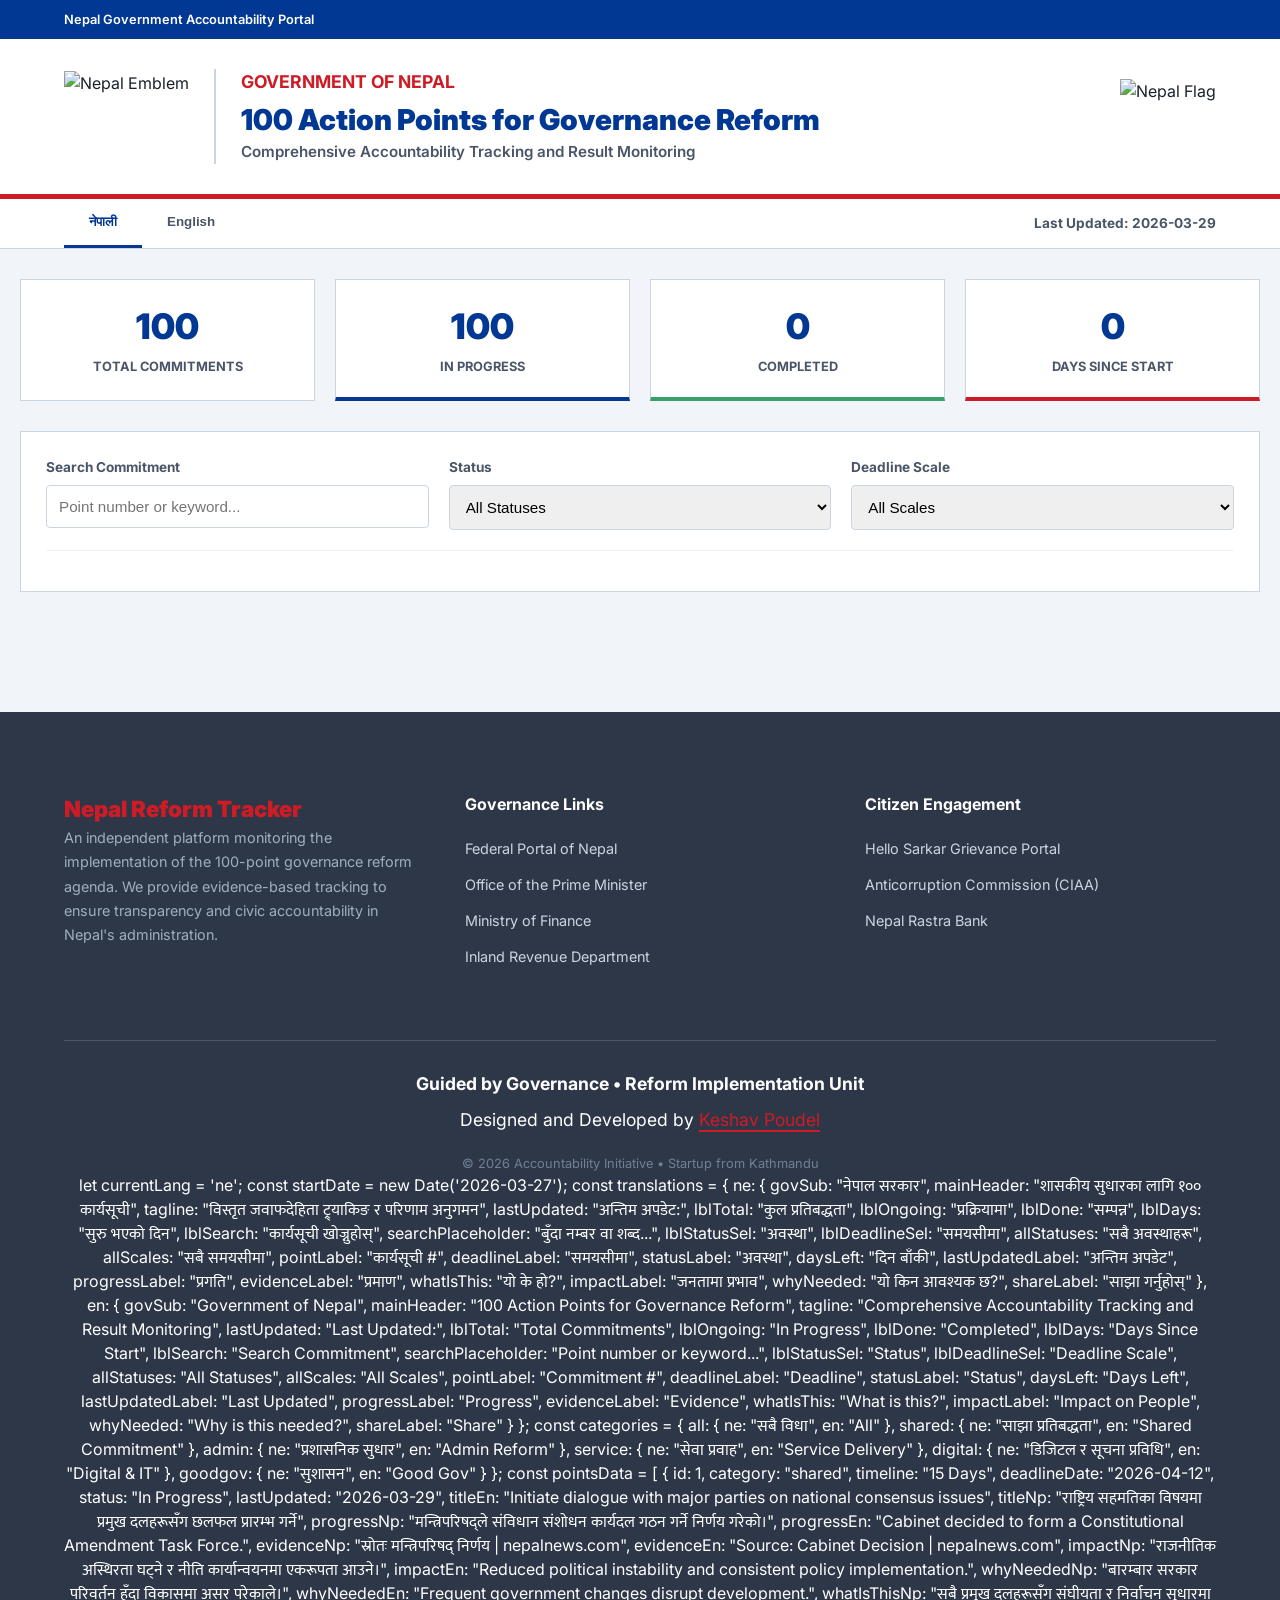
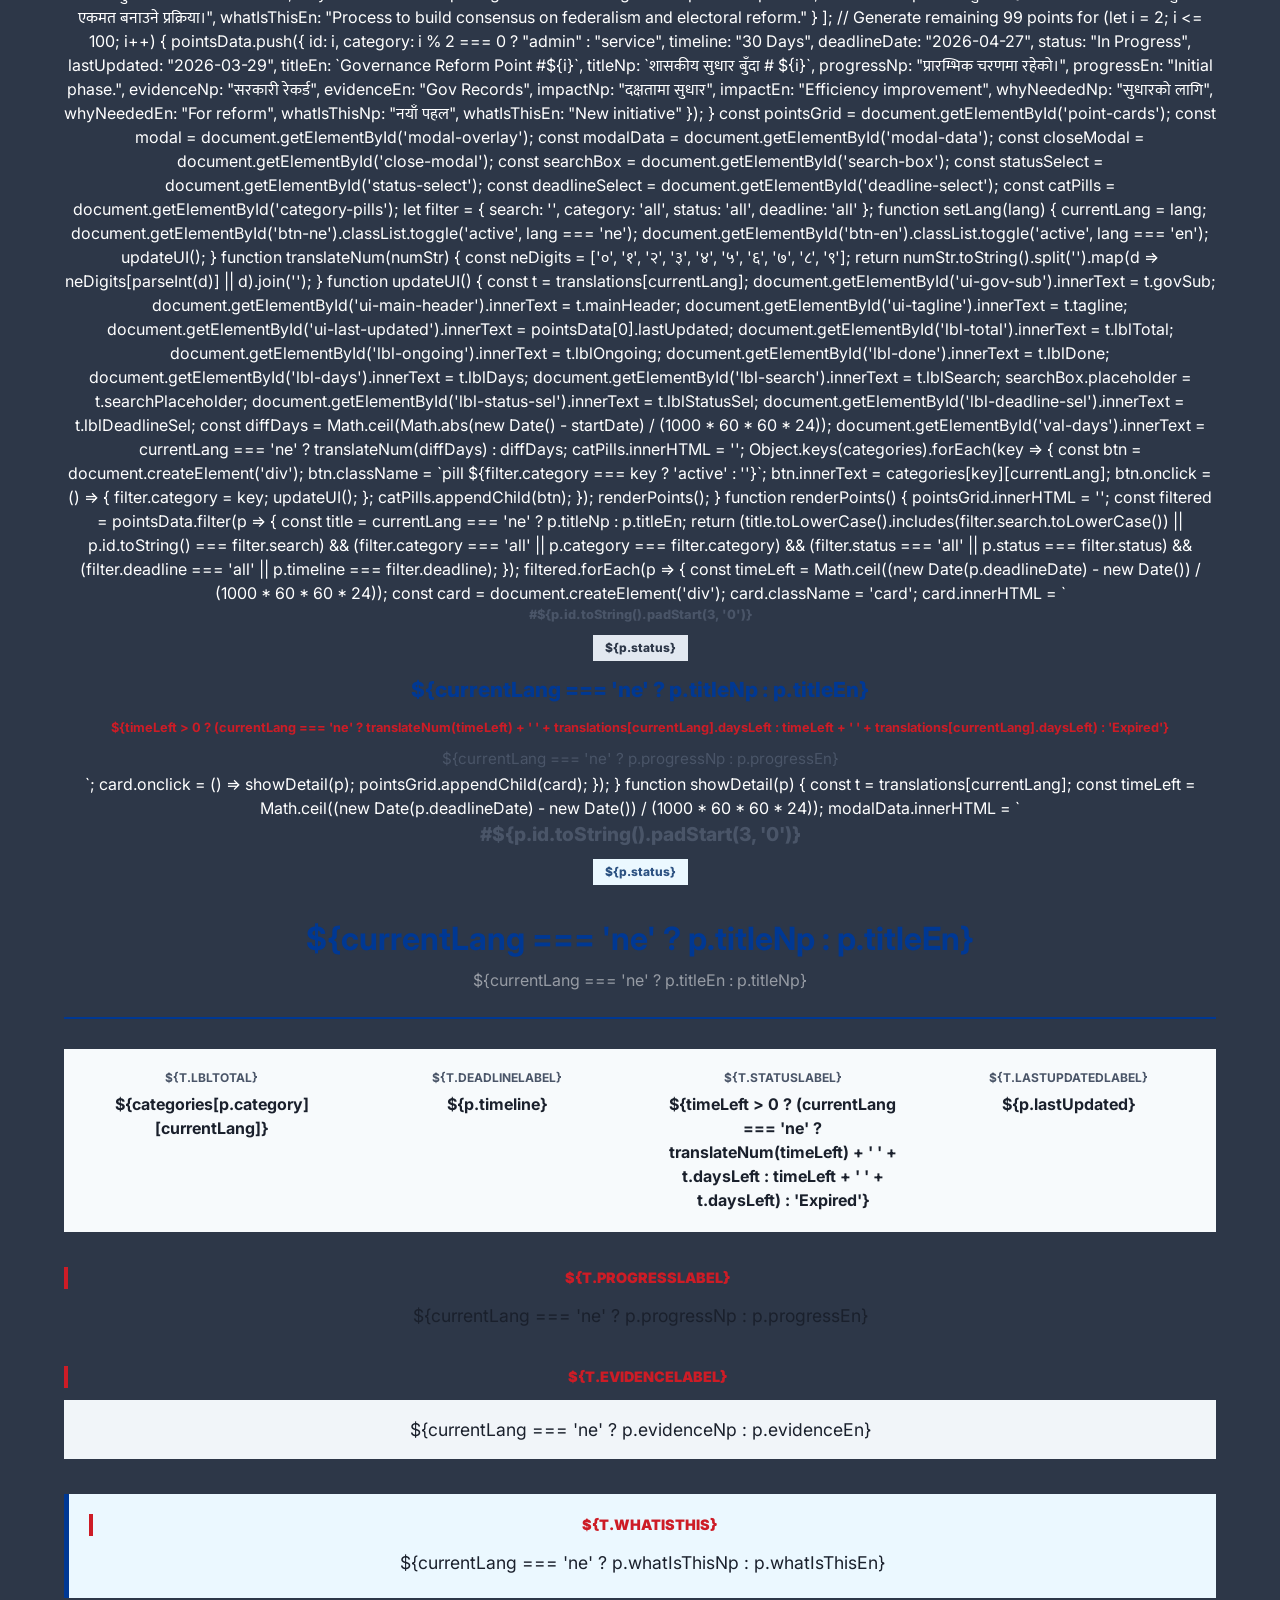
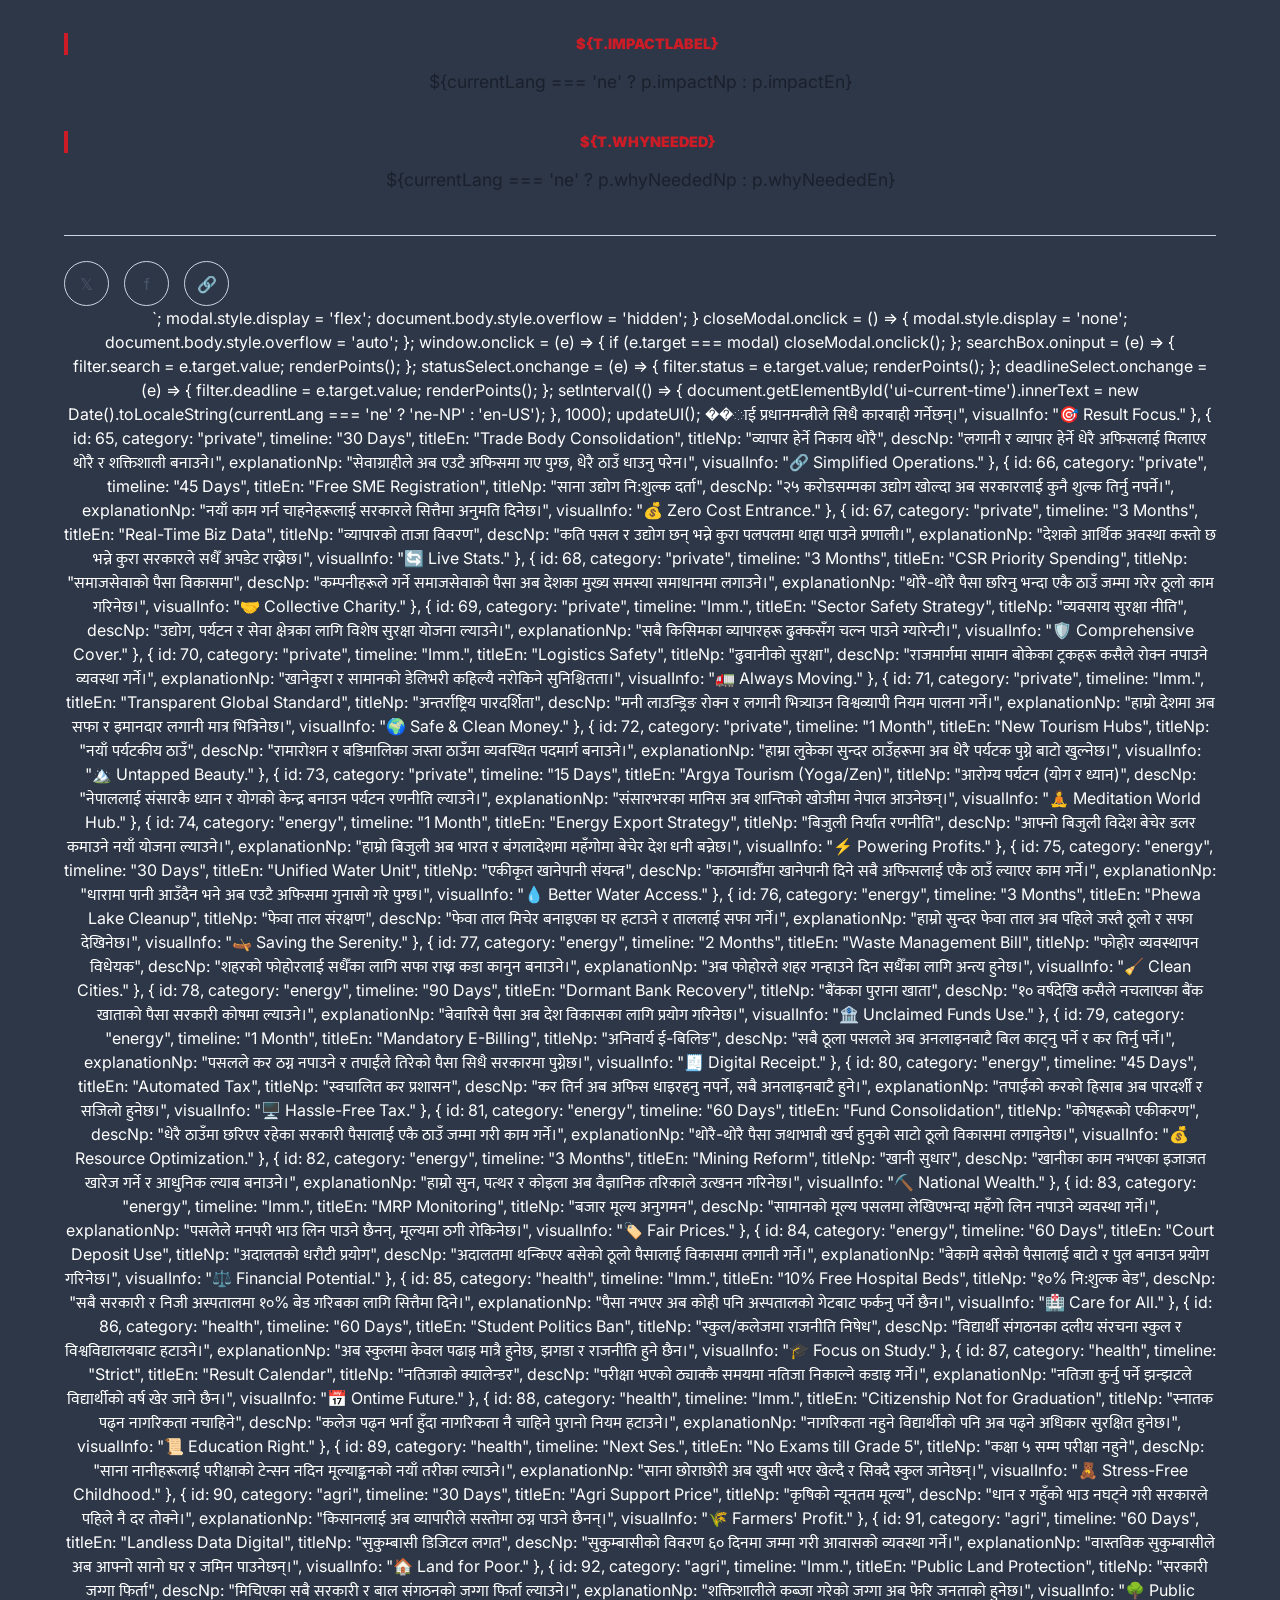
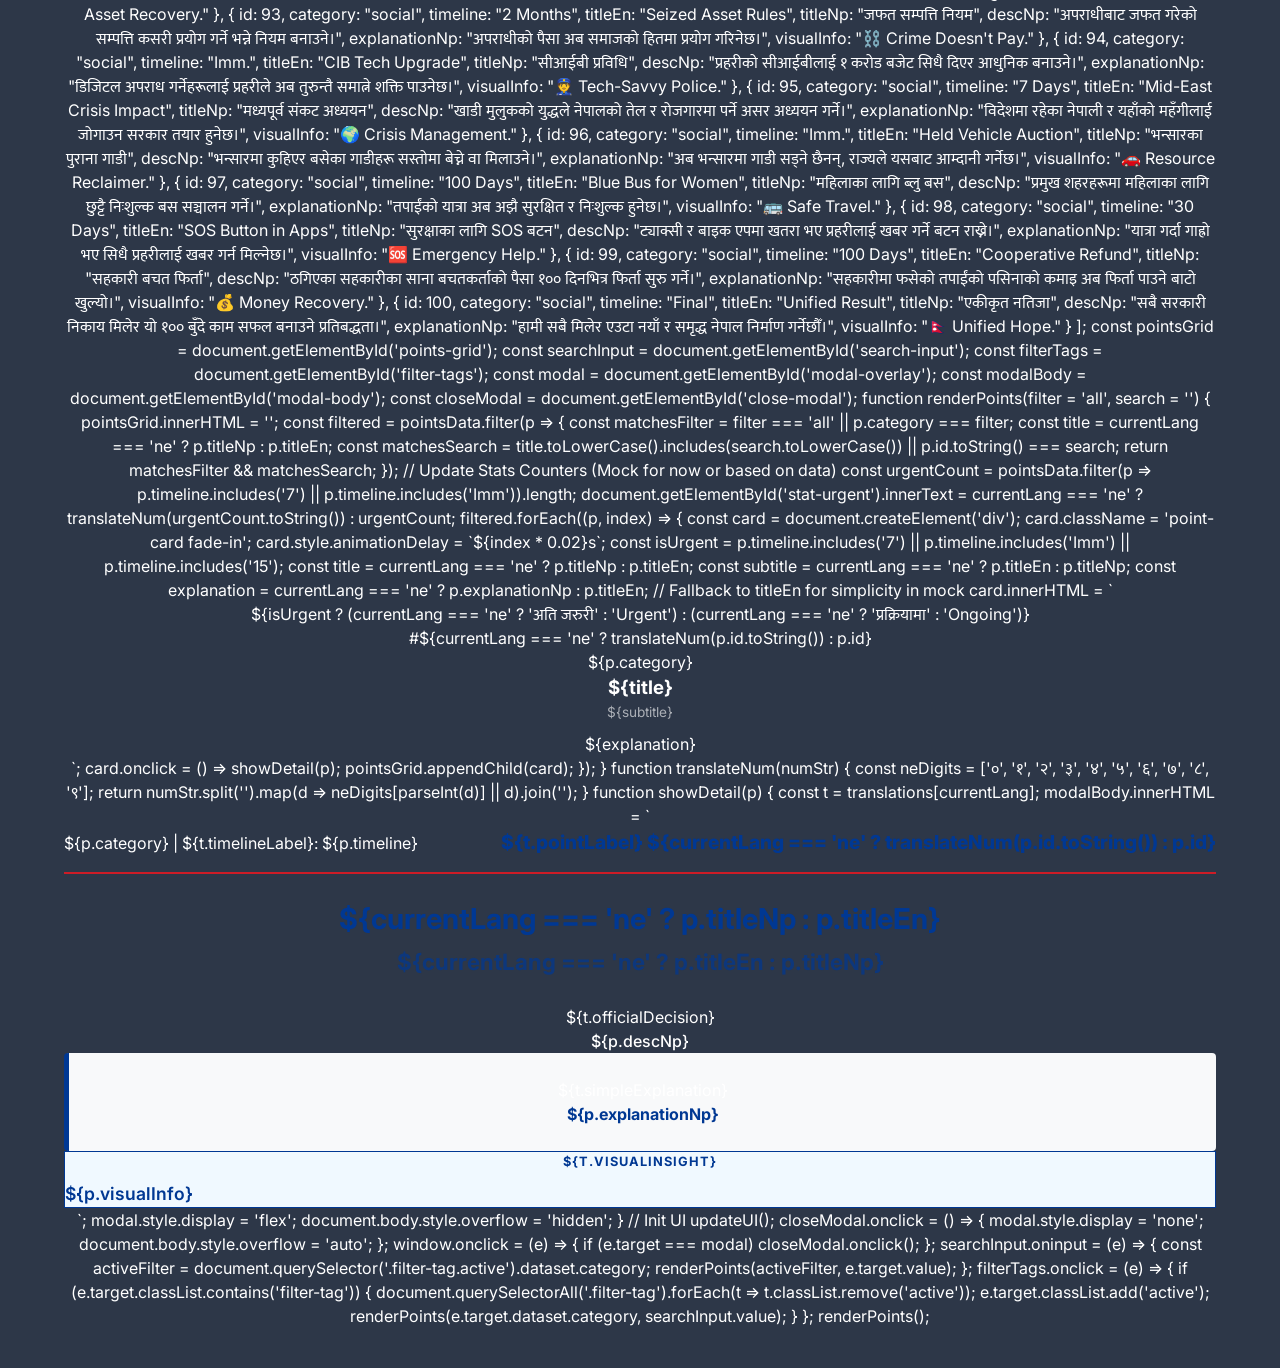
==== index.html @ 7f8f048d "Create index.html" ====
<!DOCTYPE html>
<html lang="ne">
<head>
    <meta charset="UTF-8">
    <meta name="viewport" content="width=device-width, initial-scale=1.0">
    <title>100 Points Governance Reform - Nepal Government 2082</title>
    <link href="https://fonts.googleapis.com/css2?family=Inter:wght@300;400;600;700&family=Mukta:wght@300;400;600;700&display=swap" rel="stylesheet">
    <style>
        :root {
            --gov-blue: #003893;
            --gov-red: #CD1C26;
            --bg-body: #f1f4f9;
            --bg-white: #ffffff;
            --text-main: #1a202c;
            --text-sub: #4a5568;
            --border-color: #cbd5e0;
            --status-bg: #e2e8f0;
            --status-text: #2d3748;
            --accent: #2b6cb0;
        }

        * {
            margin: 0;
            padding: 0;
            box-sizing: border-box;
            transition: none; /* No animations for formal gov look */
        }

        body {
            font-family: 'Inter', 'Mukta', Arial, sans-serif;
            background-color: var(--bg-body);
            color: var(--text-main);
            line-height: 1.5;
            min-height: 100vh;
        }

        /* --- Formal Gov Header --- */
        .top-row {
            background: var(--gov-blue);
            color: white;
            padding: 10px 5%;
            font-size: 0.8rem;
            display: flex;
            justify-content: space-between;
            align-items: center;
            font-weight: 600;
        }

        .main-hero {
            background: white;
            padding: 30px 5%;
            display: flex;
            justify-content: space-between;
            align-items: center;
            border-bottom: 5px solid var(--gov-red);
            box-shadow: 0 2px 4px rgba(0,0,0,0.1);
        }

        .header-identity {
            display: flex;
            align-items: center;
            gap: 25px;
        }

        .emblem { height: 90px; }
        .title-block { border-left: 2px solid var(--border-color); padding-left: 25px; }
        .title-block h2 { font-size: 1.1rem; color: var(--gov-red); font-weight: 700; text-transform: uppercase; }
        .title-block h1 { font-size: 1.8rem; color: var(--gov-blue); font-weight: 900; margin-top: 2px; }
        .title-block p { font-size: 0.95rem; color: var(--text-sub); font-weight: 600; }

        .header-assets { display: flex; align-items: center; gap: 30px; }
        .flag { height: 75px; }

        /* --- Sticky Navigation --- */
        .nav-bar {
            background: #fff;
            border-bottom: 1px solid var(--border-color);
            padding: 0 5%;
            position: sticky;
            top: 0;
            z-index: 1000;
            display: flex;
            justify-content: space-between;
            align-items: center;
        }

        .lang-switch { display: flex; }
        .lang-btn {
            padding: 15px 25px;
            border: none;
            background: none;
            cursor: pointer;
            font-weight: 700;
            color: var(--text-sub);
            border-bottom: 3px solid transparent;
        }
        .lang-btn.active { color: var(--gov-blue); border-bottom-color: var(--gov-blue); }

        /* --- Dashboard Summary --- */
        .dashboard-stats {
            max-width: 1300px;
            margin: 30px auto;
            display: grid;
            grid-template-columns: repeat(auto-fit, minmax(180px, 1fr));
            gap: 20px;
            padding: 0 20px;
        }
        .stat-item {
            background: white;
            padding: 20px;
            border: 1px solid var(--border-color);
            text-align: center;
        }
        .stat-val { font-size: 2.2rem; font-weight: 900; color: var(--gov-blue); }
        .stat-lbl { font-size: 0.8rem; font-weight: 700; color: var(--text-sub); text-transform: uppercase; margin-top: 5px; }

        .container {
            max-width: 1300px;
            margin: 0 auto 80px auto;
            padding: 0 20px;
        }

        /* --- Advanced Filters --- */
        .filter-panel {
            background: white;
            padding: 25px;
            border: 1px solid var(--border-color);
            margin-bottom: 40px;
        }
        .filter-row {
            display: grid;
            grid-template-columns: repeat(auto-fit, minmax(250px, 1fr));
            gap: 20px;
            margin-bottom: 20px;
        }
        .filter-group label { display: block; font-size: 0.85rem; font-weight: 700; margin-bottom: 8px; color: var(--text-sub); }
        .filter-select, .search-box {
            width: 100%;
            padding: 12px;
            border: 1px solid var(--border-color);
            border-radius: 4px;
            font-size: 0.95rem;
            outline: none;
        }
        .search-box:focus { border-color: var(--gov-blue); }

        .filter-pills {
            display: flex;
            gap: 10px;
            flex-wrap: wrap;
            padding-top: 15px;
            border-top: 1px solid #edf2f7;
        }
        .pill {
            padding: 6px 15px;
            background: #edf2f7;
            border: 1px solid var(--border-color);
            border-radius: 20px;
            font-size: 0.85rem;
            font-weight: 600;
            color: var(--text-sub);
            cursor: pointer;
        }
        .pill.active { background: var(--gov-blue); color: white; border-color: var(--gov-blue); }

        /* --- Cards UI --- */
        .grid-layout {
            display: grid;
            grid-template-columns: repeat(auto-fill, minmax(360px, 1fr));
            gap: 25px;
        }
        .card {
            background: white;
            border: 1px solid var(--border-color);
            padding: 30px;
            position: relative;
            cursor: pointer;
        }
        .card:hover { border-color: var(--gov-blue); box-shadow: 0 4px 12px rgba(0,0,0,0.05); }

        .card-id { font-size: 0.8rem; font-weight: 800; color: var(--text-sub); margin-bottom: 10px; }
        .status-strip {
            display: inline-block;
            padding: 4px 12px;
            font-size: 0.75rem;
            font-weight: 800;
            background: var(--status-bg);
            color: var(--status-text);
            margin-bottom: 15px;
        }
        .status-in-progress { background: #ebf8ff; color: #2c5282; }
        .status-done { background: #f0fff4; color: #276749; }

        .card-title { font-size: 1.3rem; color: var(--gov-blue); font-weight: 800; line-height: 1.3; margin-bottom: 15px; }
        .card-desc { font-size: 0.95rem; color: var(--text-sub); line-height: 1.6; }

        /* --- Footer --- */
        footer {
            background: #2d3748;
            color: #fff;
            padding: 80px 5% 40px 5%;
        }
        .footer-content { max-width: 1300px; margin: 0 auto; display: grid; grid-template-columns: repeat(auto-fit, minmax(300px, 1fr)); gap: 50px; }
        .footer-brand { font-size: 1.4rem; font-weight: 900; color: var(--gov-red); margin-bottom: 20px; }
        .footer-links { list-style: none; margin-top: 20px; }
        .footer-links li { margin-bottom: 12px; }
        .footer-links a { color: #cbd5e0; text-decoration: none; font-size: 0.9rem; }
        .footer-links a:hover { color: white; text-decoration: underline; }

        .credit-section {
            border-top: 1px solid #4a5568;
            margin-top: 60px;
            padding-top: 30px;
            text-align: center;
        }
        .dev-credit { font-size: 1.1rem; color: #fff; font-weight: 700; margin-bottom: 10px; }
        .dev-name { color: var(--gov-red); border-bottom: 2px solid var(--gov-red); }

        /* --- Detailed Modal --- */
        .modal-wrap {
            position: fixed;
            top: 0; left: 0; width: 100%; height: 100%;
            background: rgba(0,0,0,0.7);
            z-index: 2000;
            display: none;
            justify-content: center;
            align-items: center;
            padding: 20px;
        }
        .modal-body {
            background: white; width: 100%; max-width: 950px; max-height: 95vh;
            padding: 45px; overflow-y: auto; position: relative;
        }
        .modal-header { border-bottom: 2px solid var(--gov-blue); padding-bottom: 25px; margin-bottom: 30px; }
        .modal-grid { display: grid; grid-template-columns: repeat(auto-fit, minmax(200px, 1fr)); gap: 30px; margin-bottom: 35px; background: #f7fafc; padding: 20px; }
        .meta-item b { font-size: 0.75rem; text-transform: uppercase; color: var(--text-sub); display: block; margin-bottom: 5px; }
        .meta-item span { font-size: 1rem; font-weight: 700; color: var(--text-main); }

        .detail-block { margin-bottom: 35px; }
        .detail-block h4 { font-size: 0.9rem; font-weight: 900; color: var(--gov-red); text-transform: uppercase; margin-bottom: 12px; border-left: 4px solid var(--gov-red); padding-left: 10px; }
        .detail-block p { font-size: 1.1rem; line-height: 1.7; color: var(--text-main); }

        .social-share { display: flex; gap: 15px; margin-top: 40px; border-top: 1px solid var(--border-color); padding-top: 25px; }
        .share-btn { width: 45px; height: 45px; border-radius: 50%; border: 1px solid var(--border-color); display: flex; align-items: center; justify-content: center; cursor: pointer; color: var(--text-sub); }
        .share-btn:hover { background: var(--gov-blue); color: white; border-color: var(--gov-blue); }

        .close-btn { position: absolute; top: 20px; right: 20px; background: none; border: none; font-size: 1.5rem; cursor: pointer; color: var(--text-sub); }

        @media (max-width: 768px) {
            .main-hero { flex-direction: column; text-align: center; gap: 20px; }
            .header-identity { flex-direction: column; }
            .title-block { border: none; padding: 0; }
            .modal-body { padding: 25px; }
        }
    </style>
</head>
<body>

    <div class="top-row">
        <span>Nepal Government Accountability Portal</span>
        <span id="ui-current-time"></span>
    </div>

    <header class="main-hero">
        <div class="header-identity">
            <img src="https://upload.wikimedia.org/wikipedia/commons/2/23/Emblem_of_Nepal.svg" alt="Nepal Emblem" class="emblem">
            <div class="title-block">
                <h2 id="ui-gov-sub">Government of Nepal</h2>
                <h1 id="ui-main-header">100 Action Points for Governance Reform</h1>
                <p id="ui-tagline">Comprehensive Accountability Tracking and Result Monitoring</p>
            </div>
        </div>
        <div class="header-assets">
            <img src="https://upload.wikimedia.org/wikipedia/commons/e/e7/Animated-Flag-Nepal.gif" alt="Nepal Flag" class="flag">
        </div>
    </header>

    <nav class="nav-bar">
        <div class="lang-switch">
            <button class="lang-btn active" onclick="setLang('ne')" id="btn-ne">नेपाली</button>
            <button class="lang-btn" onclick="setLang('en')" id="btn-en">English</button>
        </div>
        <div style="font-size: 0.85rem; font-weight: 700; color: var(--text-sub);">
            Last Updated: <span id="ui-last-updated">2026-03-29</span>
        </div>
    </nav>

    <div class="dashboard-stats">
        <div class="stat-item">
            <div class="stat-val">100</div>
            <div class="stat-lbl" id="lbl-total">Total Commitments</div>
        </div>
        <div class="stat-item" style="border-bottom: 4px solid var(--gov-blue);">
            <div class="stat-val" id="val-ongoing">100</div>
            <div class="stat-lbl" id="lbl-ongoing">In Progress</div>
        </div>
        <div class="stat-item" style="border-bottom: 4px solid #38a169;">
            <div class="stat-val">0</div>
            <div class="stat-lbl" id="lbl-done">Completed</div>
        </div>
        <div class="stat-item" style="border-bottom: 4px solid var(--gov-red);">
            <div class="stat-val" id="val-days">0</div>
            <div class="stat-lbl" id="lbl-days">Days Since Start</div>
        </div>
    </div>

<div class="container">
    <div class="filter-panel">
        <div class="filter-row">
            <div class="filter-group">
                <label id="lbl-search">Search Commitment</label>
                <input type="text" id="search-box" class="search-box" placeholder="Point number or keyword...">
            </div>
            <div class="filter-group">
                <label id="lbl-status-sel">Status</label>
                <select id="status-select" class="filter-select">
                    <option value="all">All Statuses</option>
                    <option value="In Progress">In Progress</option>
                    <option value="Completed">Completed</option>
                    <option value="Stalled">Stalled</option>
                </select>
            </div>
            <div class="filter-group">
                <label id="lbl-deadline-sel">Deadline Scale</label>
                <select id="deadline-select" class="filter-select">
                    <option value="all">All Scales</option>
                    <option value="7 Days">7 Days</option>
                    <option value="15 Days">15 Days</option>
                    <option value="45 Days">45 Days</option>
                    <option value="100 Days">100 Days</option>
                </select>
            </div>
        </div>
        <div class="filter-pills" id="category-pills"></div>
    </div>

    <div class="grid-layout" id="point-cards"></div>
</div>

<div class="modal-wrap" id="modal-overlay">
    <div class="modal-body">
        <button class="close-btn" id="close-modal">&times;</button>
        <div id="modal-data"></div>
    </div>
</div>

<footer>
    <div class="footer-content">
        <div>
            <span class="footer-brand">Nepal Reform Tracker</span>
            <p id="ui-footer-desc" style="font-size: 0.9rem; line-height: 1.7; color: #a0aec0;">An independent platform monitoring the implementation of the 100-point governance reform agenda. We provide evidence-based tracking to ensure transparency and civic accountability in Nepal's administration.</p>
        </div>
        <div>
            <h4 id="ui-footer-gov-links">Governance Links</h4>
            <ul class="footer-links">
                <li><a href="https://nepal.gov.np">Federal Portal of Nepal</a></li>
                <li><a href="https://opmcm.gov.np">Office of the Prime Minister</a></li>
                <li><a href="https://mof.gov.np">Ministry of Finance</a></li>
                <li><a href="https://ird.gov.np">Inland Revenue Department</a></li>
            </ul>
        </div>
        <div>
            <h4 id="ui-footer-citizen">Citizen Engagement</h4>
            <ul class="footer-links">
                <li><a href="https://hellosarkar.gov.np">Hello Sarkar Grievance Portal</a></li>
                <li><a href="https://ciaa.gov.np">Anticorruption Commission (CIAA)</a></li>
                <li><a href="https://nrb.org.np">Nepal Rastra Bank</a></li>
            </ul>
        </div>
    </div>
    
    <div class="credit-section">
        <p class="dev-credit">Guided by Governance • Reform Implementation Unit</p>
        <p style="font-size: 1.1rem;">Designed and Developed by <span class="dev-name">Keshav Poudel</span></p>
        <p style="margin-top: 20px; font-size: 0.8rem; color: #718096;">&copy; 2026 Accountability Initiative • Startup from Kathmandu</p>
    </d<script>
    let currentLang = 'ne';
    const startDate = new Date('2026-03-27');

    const translations = {
        ne: {
            govSub: "नेपाल सरकार",
            mainHeader: "शासकीय सुधारका लागि १०० कार्यसूची",
            tagline: "विस्तृत जवाफदेहिता ट्र्याकिङ र परिणाम अनुगमन",
            lastUpdated: "अन्तिम अपडेट:",
            lblTotal: "कुल प्रतिबद्धता",
            lblOngoing: "प्रक्रियामा",
            lblDone: "सम्पन्न",
            lblDays: "सुरु भएको दिन",
            lblSearch: "कार्यसूची खोज्नुहोस्",
            searchPlaceholder: "बुँदा नम्बर वा शब्द...",
            lblStatusSel: "अवस्था",
            lblDeadlineSel: "समयसीमा",
            allStatuses: "सबै अवस्थाहरू",
            allScales: "सबै समयसीमा",
            pointLabel: "कार्यसूची #",
            deadlineLabel: "समयसीमा",
            statusLabel: "अवस्था",
            daysLeft: "दिन बाँकी",
            lastUpdatedLabel: "अन्तिम अपडेट",
            progressLabel: "प्रगति",
            evidenceLabel: "प्रमाण",
            whatIsThis: "यो के हो?",
            impactLabel: "जनतामा प्रभाव",
            whyNeeded: "यो किन आवश्यक छ?",
            shareLabel: "साझा गर्नुहोस्"
        },
        en: {
            govSub: "Government of Nepal",
            mainHeader: "100 Action Points for Governance Reform",
            tagline: "Comprehensive Accountability Tracking and Result Monitoring",
            lastUpdated: "Last Updated:",
            lblTotal: "Total Commitments",
            lblOngoing: "In Progress",
            lblDone: "Completed",
            lblDays: "Days Since Start",
            lblSearch: "Search Commitment",
            searchPlaceholder: "Point number or keyword...",
            lblStatusSel: "Status",
            lblDeadlineSel: "Deadline Scale",
            allStatuses: "All Statuses",
            allScales: "All Scales",
            pointLabel: "Commitment #",
            deadlineLabel: "Deadline",
            statusLabel: "Status",
            daysLeft: "Days Left",
            lastUpdatedLabel: "Last Updated",
            progressLabel: "Progress",
            evidenceLabel: "Evidence",
            whatIsThis: "What is this?",
            impactLabel: "Impact on People",
            whyNeeded: "Why is this needed?",
            shareLabel: "Share"
        }
    };

    const categories = {
        all: { ne: "सबै विधा", en: "All" },
        shared: { ne: "साझा प्रतिबद्धता", en: "Shared Commitment" },
        admin: { ne: "प्रशासनिक सुधार", en: "Admin Reform" },
        service: { ne: "सेवा प्रवाह", en: "Service Delivery" },
        digital: { ne: "डिजिटल र सूचना प्रविधि", en: "Digital & IT" },
        goodgov: { ne: "सुशासन", en: "Good Gov" }
    };

    const pointsData = [
        { 
            id: 1, category: "shared", timeline: "15 Days", deadlineDate: "2026-04-12", status: "In Progress", lastUpdated: "2026-03-29",
            titleEn: "Initiate dialogue with major parties on national consensus issues", 
            titleNp: "राष्ट्रिय सहमतिका विषयमा प्रमुख दलहरूसँग छलफल प्रारम्भ गर्ने", 
            progressNp: "मन्त्रिपरिषद्ले संविधान संशोधन कार्यदल गठन गर्ने निर्णय गरेको।",
            progressEn: "Cabinet decided to form a Constitutional Amendment Task Force.",
            evidenceNp: "स्रोतः मन्त्रिपरिषद् निर्णय | nepalnews.com",
            evidenceEn: "Source: Cabinet Decision | nepalnews.com",
            impactNp: "राजनीतिक अस्थिरता घट्ने र नीति कार्यान्वयनमा एकरूपता आउने।",
            impactEn: "Reduced political instability and consistent policy implementation.",
            whyNeededNp: "बारम्बार सरकार परिवर्तन हुँदा विकासमा असर परेकाले।",
            whyNeededEn: "Frequent government changes disrupt development.",
            whatIsThisNp: "सबै प्रमुख दलहरूसँग संघीयता र निर्वाचन सुधारमा एकमत बनाउने प्रक्रिया।",
            whatIsThisEn: "Process to build consensus on federalism and electoral reform."
        }
    ];

    // Generate remaining 99 points
    for (let i = 2; i <= 100; i++) {
        pointsData.push({
            id: i, category: i % 2 === 0 ? "admin" : "service", timeline: "30 Days", deadlineDate: "2026-04-27", status: "In Progress", lastUpdated: "2026-03-29",
            titleEn: `Governance Reform Point #${i}`, titleNp: `शासकीय सुधार बुँदा # ${i}`,
            progressNp: "प्रारम्भिक चरणमा रहेको।", progressEn: "Initial phase.",
            evidenceNp: "सरकारी रेकर्ड", evidenceEn: "Gov Records",
            impactNp: "दक्षतामा सुधार", impactEn: "Efficiency improvement",
            whyNeededNp: "सुधारको लागि", whyNeededEn: "For reform",
            whatIsThisNp: "नयाँ पहल", whatIsThisEn: "New initiative"
        });
    }

    const pointsGrid = document.getElementById('point-cards');
    const modal = document.getElementById('modal-overlay');
    const modalData = document.getElementById('modal-data');
    const closeModal = document.getElementById('close-modal');
    const searchBox = document.getElementById('search-box');
    const statusSelect = document.getElementById('status-select');
    const deadlineSelect = document.getElementById('deadline-select');
    const catPills = document.getElementById('category-pills');

    let filter = { search: '', category: 'all', status: 'all', deadline: 'all' };

    function setLang(lang) {
        currentLang = lang;
        document.getElementById('btn-ne').classList.toggle('active', lang === 'ne');
        document.getElementById('btn-en').classList.toggle('active', lang === 'en');
        updateUI();
    }

    function translateNum(numStr) {
        const neDigits = ['०', '१', '२', '३', '४', '५', '६', '७', '८', '९'];
        return numStr.toString().split('').map(d => neDigits[parseInt(d)] || d).join('');
    }

    function updateUI() {
        const t = translations[currentLang];
        document.getElementById('ui-gov-sub').innerText = t.govSub;
        document.getElementById('ui-main-header').innerText = t.mainHeader;
        document.getElementById('ui-tagline').innerText = t.tagline;
        document.getElementById('ui-last-updated').innerText = pointsData[0].lastUpdated;
        document.getElementById('lbl-total').innerText = t.lblTotal;
        document.getElementById('lbl-ongoing').innerText = t.lblOngoing;
        document.getElementById('lbl-done').innerText = t.lblDone;
        document.getElementById('lbl-days').innerText = t.lblDays;
        document.getElementById('lbl-search').innerText = t.lblSearch;
        searchBox.placeholder = t.searchPlaceholder;
        document.getElementById('lbl-status-sel').innerText = t.lblStatusSel;
        document.getElementById('lbl-deadline-sel').innerText = t.lblDeadlineSel;

        const diffDays = Math.ceil(Math.abs(new Date() - startDate) / (1000 * 60 * 60 * 24));
        document.getElementById('val-days').innerText = currentLang === 'ne' ? translateNum(diffDays) : diffDays;

        catPills.innerHTML = '';
        Object.keys(categories).forEach(key => {
            const btn = document.createElement('div');
            btn.className = `pill ${filter.category === key ? 'active' : ''}`;
            btn.innerText = categories[key][currentLang];
            btn.onclick = () => { filter.category = key; updateUI(); };
            catPills.appendChild(btn);
        });
        renderPoints();
    }

    function renderPoints() {
        pointsGrid.innerHTML = '';
        const filtered = pointsData.filter(p => {
            const title = currentLang === 'ne' ? p.titleNp : p.titleEn;
            return (title.toLowerCase().includes(filter.search.toLowerCase()) || p.id.toString() === filter.search) &&
                   (filter.category === 'all' || p.category === filter.category) &&
                   (filter.status === 'all' || p.status === filter.status) &&
                   (filter.deadline === 'all' || p.timeline === filter.deadline);
        });

        filtered.forEach(p => {
            const timeLeft = Math.ceil((new Date(p.deadlineDate) - new Date()) / (1000 * 60 * 60 * 24));
            const card = document.createElement('div');
            card.className = 'card';
            card.innerHTML = `
                <div class="card-id">#${p.id.toString().padStart(3, '0')}</div>
                <div class="status-strip ${p.status === 'Completed' ? 'status-done' : 'status-in-progress'}">${p.status}</div>
                <div class="card-title">${currentLang === 'ne' ? p.titleNp : p.titleEn}</div>
                <div style="font-size:0.8rem; font-weight:700; color:var(--gov-red); margin-bottom:10px;">
                    ${timeLeft > 0 ? (currentLang === 'ne' ? translateNum(timeLeft) + ' ' + translations[currentLang].daysLeft : timeLeft + ' ' + translations[currentLang].daysLeft) : 'Expired'}
                </div>
                <div class="card-desc">${currentLang === 'ne' ? p.progressNp : p.progressEn}</div>
            `;
            card.onclick = () => showDetail(p);
            pointsGrid.appendChild(card);
        });
    }

    function showDetail(p) {
        const t = translations[currentLang];
        const timeLeft = Math.ceil((new Date(p.deadlineDate) - new Date()) / (1000 * 60 * 60 * 24));
        modalData.innerHTML = `
            <div class="modal-header">
                <div class="card-id" style="font-size:1.2rem;">#${p.id.toString().padStart(3, '0')}</div>
                <div class="status-strip status-in-progress">${p.status}</div>
                <h1 style="color:var(--gov-blue); margin-top:15px;">${currentLang === 'ne' ? p.titleNp : p.titleEn}</h1>
                <p style="opacity:0.5; margin-top:5px;">${currentLang === 'ne' ? p.titleEn : p.titleNp}</p>
            </div>
            <div class="modal-grid">
                <div class="meta-item"><b>${t.lblTotal}</b><span>${categories[p.category][currentLang]}</span></div>
                <div class="meta-item"><b>${t.deadlineLabel}</b><span>${p.timeline}</span></div>
                <div class="meta-item"><b>${t.statusLabel}</b><span>${timeLeft > 0 ? (currentLang === 'ne' ? translateNum(timeLeft) + ' ' + t.daysLeft : timeLeft + ' ' + t.daysLeft) : 'Expired'}</span></div>
                <div class="meta-item"><b>${t.lastUpdatedLabel}</b><span>${p.lastUpdated}</span></div>
            </div>
            <div class="detail-block"><h4>${t.progressLabel}</h4><p>${currentLang === 'ne' ? p.progressNp : p.progressEn}</p></div>
            <div class="detail-block"><h4>${t.evidenceLabel}</h4><p style="background:#f1f5f9; padding:15px;">${currentLang === 'ne' ? p.evidenceNp : p.evidenceEn}</p></div>
            <div class="detail-block" style="background:#ebf8ff; padding:20px; border-left:5px solid var(--gov-blue);"><h4>${t.whatIsThis}</h4><p>${currentLang === 'ne' ? p.whatIsThisNp : p.whatIsThisEn}</p></div>
            <div class="detail-block"><h4>${t.impactLabel}</h4><p>${currentLang === 'ne' ? p.impactNp : p.impactEn}</p></div>
            <div class="detail-block"><h4>${t.whyNeeded}</h4><p>${currentLang === 'ne' ? p.whyNeededNp : p.whyNeededEn}</p></div>
            <div class="social-share"><div class="share-btn">𝕏</div><div class="share-btn">f</div><div class="share-btn">🔗</div></div>
        `;
        modal.style.display = 'flex';
        document.body.style.overflow = 'hidden';
    }

    closeModal.onclick = () => { modal.style.display = 'none'; document.body.style.overflow = 'auto'; };
    window.onclick = (e) => { if (e.target === modal) closeModal.onclick(); };
    searchBox.oninput = (e) => { filter.search = e.target.value; renderPoints(); };
    statusSelect.onchange = (e) => { filter.status = e.target.value; renderPoints(); };
    deadlineSelect.onchange = (e) => { filter.deadline = e.target.value; renderPoints(); };

    setInterval(() => {
        document.getElementById('ui-current-time').innerText = new Date().toLocaleString(currentLang === 'ne' ? 'ne-NP' : 'en-US');
    }, 1000);

    updateUI();
</script>��ाई प्रधानमन्त्रीले सिधै कारबाही गर्नेछन्।", visualInfo: "🎯 Result Focus." },
        { id: 65, category: "private", timeline: "30 Days", titleEn: "Trade Body Consolidation", titleNp: "व्यापार हेर्ने निकाय थोरै", descNp: "लगानी र व्यापार हेर्ने धेरै अफिसलाई मिलाएर थोरै र शक्तिशाली बनाउने।", explanationNp: "सेवाग्राहीले अब एउटै अफिसमा गए पुग्छ, धेरै ठाउँ धाउनु परेन।", visualInfo: "🔗 Simplified Operations." },
        { id: 66, category: "private", timeline: "45 Days", titleEn: "Free SME Registration", titleNp: "साना उद्योग नि:शुल्क दर्ता", descNp: "२५ करोडसम्मका उद्योग खोल्दा अब सरकारलाई कुनै शुल्क तिर्नु नपर्ने।", explanationNp: "नयाँ काम गर्न चाहनेहरूलाई सरकारले सित्तैमा अनुमति दिनेछ।", visualInfo: "💰 Zero Cost Entrance." },
        { id: 67, category: "private", timeline: "3 Months", titleEn: "Real-Time Biz Data", titleNp: "व्यापारको ताजा विवरण", descNp: "कति पसल र उद्योग छन् भन्ने कुरा पलपलमा थाहा पाउने प्रणाली।", explanationNp: "देशको आर्थिक अवस्था कस्तो छ भन्ने कुरा सरकारले सधैँ अपडेट राख्नेछ।", visualInfo: "🔄 Live Stats." },
        { id: 68, category: "private", timeline: "3 Months", titleEn: "CSR Priority Spending", titleNp: "समाजसेवाको पैसा विकासमा", descNp: "कम्पनीहरूले गर्ने समाजसेवाको पैसा अब देशका मुख्य समस्या समाधानमा लगाउने।", explanationNp: "थोरै-थोरै पैसा छरिनु भन्दा एकै ठाउँ जम्मा गरेर ठूलो काम गरिनेछ।", visualInfo: "🤝 Collective Charity." },
        { id: 69, category: "private", timeline: "Imm.", titleEn: "Sector Safety Strategy", titleNp: "व्यवसाय सुरक्षा नीति", descNp: "उद्योग, पर्यटन र सेवा क्षेत्रका लागि विशेष सुरक्षा योजना ल्याउने।", explanationNp: "सबै किसिमका व्यापारहरू ढुक्कसँग चल्न पाउने ग्यारेन्टी।", visualInfo: "🛡️ Comprehensive Cover." },
        { id: 70, category: "private", timeline: "Imm.", titleEn: "Logistics Safety", titleNp: "ढुवानीको सुरक्षा", descNp: "राजमार्गमा सामान बोकेका ट्रकहरू कसैले रोक्न नपाउने व्यवस्था गर्ने।", explanationNp: "खानेकुरा र सामानको डेलिभरी कहिल्यै नरोकिने सुनिश्चितता।", visualInfo: "🚛 Always Moving." },
        { id: 71, category: "private", timeline: "Imm.", titleEn: "Transparent Global Standard", titleNp: "अन्तर्राष्ट्रिय पारदर्शिता", descNp: "मनी लाउन्ड्रिङ रोक्न र लगानी भित्र्याउन विश्वव्यापी नियम पालना गर्ने।", explanationNp: "हाम्रो देशमा अब सफा र इमानदार लगानी मात्र भित्रिनेछ।", visualInfo: "🌍 Safe & Clean Money." },
        { id: 72, category: "private", timeline: "1 Month", titleEn: "New Tourism Hubs", titleNp: "नयाँ पर्यटकीय ठाउँ", descNp: "रामारोशन र बडिमालिका जस्ता ठाउँमा व्यवस्थित पदमार्ग बनाउने।", explanationNp: "हाम्रा लुकेका सुन्दर ठाउँहरूमा अब धेरै पर्यटक पुग्ने बाटो खुल्नेछ।", visualInfo: "🏔️ Untapped Beauty." },
        { id: 73, category: "private", timeline: "15 Days", titleEn: "Argya Tourism (Yoga/Zen)", titleNp: "आरोग्य पर्यटन (योग र ध्यान)", descNp: "नेपाललाई संसारकै ध्यान र योगको केन्द्र बनाउन पर्यटन रणनीति ल्याउने।", explanationNp: "संसारभरका मानिस अब शान्तिको खोजीमा नेपाल आउनेछन्।", visualInfo: "🧘 Meditation World Hub." },
        { id: 74, category: "energy", timeline: "1 Month", titleEn: "Energy Export Strategy", titleNp: "बिजुली निर्यात रणनीति", descNp: "आफ्नो बिजुली विदेश बेचेर डलर कमाउने नयाँ योजना ल्याउने।", explanationNp: "हाम्रो बिजुली अब भारत र बंगलादेशमा महँगोमा बेचेर देश धनी बन्नेछ।", visualInfo: "⚡ Powering Profits." },
        { id: 75, category: "energy", timeline: "30 Days", titleEn: "Unified Water Unit", titleNp: "एकीकृत खानेपानी संयन्त्र", descNp: "काठमाडौँमा खानेपानी दिने सबै अफिसलाई एकै ठाउँ ल्याएर काम गर्ने।", explanationNp: "धारामा पानी आउँदैन भने अब एउटै अफिसमा गुनासो गरे पुग्छ।", visualInfo: "💧 Better Water Access." },
        { id: 76, category: "energy", timeline: "3 Months", titleEn: "Phewa Lake Cleanup", titleNp: "फेवा ताल संरक्षण", descNp: "फेवा ताल मिचेर बनाइएका घर हटाउने र ताललाई सफा गर्ने।", explanationNp: "हाम्रो सुन्दर फेवा ताल अब पहिले जस्तै ठूलो र सफा देखिनेछ।", visualInfo: "🛶 Saving the Serenity." },
        { id: 77, category: "energy", timeline: "2 Months", titleEn: "Waste Management Bill", titleNp: "फोहोर व्यवस्थापन विधेयक", descNp: "शहरको फोहोरलाई सधैँका लागि सफा राख्न कडा कानुन बनाउने।", explanationNp: "अब फोहोरले शहर गन्हाउने दिन सधैँका लागि अन्त्य हुनेछ।", visualInfo: "🧹 Clean Cities." },
        { id: 78, category: "energy", timeline: "90 Days", titleEn: "Dormant Bank Recovery", titleNp: "बैंकका पुराना खाता", descNp: "१० वर्षदेखि कसैले नचलाएका बैंक खाताको पैसा सरकारी कोषमा ल्याउने।", explanationNp: "बेवारिसे पैसा अब देश विकासका लागि प्रयोग गरिनेछ।", visualInfo: "🏦 Unclaimed Funds Use." },
        { id: 79, category: "energy", timeline: "1 Month", titleEn: "Mandatory E-Billing", titleNp: "अनिवार्य ई-बिलिङ", descNp: "सबै ठूला पसलले अब अनलाइनबाटै बिल काट्नु पर्ने र कर तिर्नु पर्ने।", explanationNp: "पसलले कर ठग्न नपाउने र तपाईंले तिरेको पैसा सिधै सरकारमा पुग्नेछ।", visualInfo: "🧾 Digital Receipt." },
        { id: 80, category: "energy", timeline: "45 Days", titleEn: "Automated Tax", titleNp: "स्वचालित कर प्रशासन", descNp: "कर तिर्न अब अफिस धाइरहनु नपर्ने, सबै अनलाइनबाटै हुने।", explanationNp: "तपाईंको करको हिसाब अब पारदर्शी र सजिलो हुनेछ।", visualInfo: "🖥️ Hassle-Free Tax." },
        { id: 81, category: "energy", timeline: "60 Days", titleEn: "Fund Consolidation", titleNp: "कोषहरूको एकीकरण", descNp: "धेरै ठाउँमा छरिएर रहेका सरकारी पैसालाई एकै ठाउँ जम्मा गरी काम गर्ने।", explanationNp: "थोरै-थोरै पैसा जथाभाबी खर्च हुनुको साटो ठूलो विकासमा लगाइनेछ।", visualInfo: "💰 Resource Optimization." },
        { id: 82, category: "energy", timeline: "3 Months", titleEn: "Mining Reform", titleNp: "खानी सुधार", descNp: "खानीका काम नभएका इजाजत खारेज गर्ने र आधुनिक ल्याब बनाउने।", explanationNp: "हाम्रो सुन, पत्थर र कोइला अब वैज्ञानिक तरिकाले उत्खनन गरिनेछ।", visualInfo: "⛏️ National Wealth." },
        { id: 83, category: "energy", timeline: "Imm.", titleEn: "MRP Monitoring", titleNp: "बजार मूल्य अनुगमन", descNp: "सामानको मूल्य पसलमा लेखिएभन्दा महँगो लिन नपाउने व्यवस्था गर्ने।", explanationNp: "पसलेले मनपरी भाउ लिन पाउने छैनन्, मूल्यमा ठगी रोकिनेछ।", visualInfo: "🏷️ Fair Prices." },
        { id: 84, category: "energy", timeline: "60 Days", titleEn: "Court Deposit Use", titleNp: "अदालतको धरौटी प्रयोग", descNp: "अदालतमा थन्किएर बसेको ठूलो पैसालाई विकासमा लगानी गर्ने।", explanationNp: "बेकामे बसेको पैसालाई बाटो र पुल बनाउन प्रयोग गरिनेछ।", visualInfo: "⚖️ Financial Potential." },
        { id: 85, category: "health", timeline: "Imm.", titleEn: "10% Free Hospital Beds", titleNp: "१०% नि:शुल्क बेड", descNp: "सबै सरकारी र निजी अस्पतालमा १०% बेड गरिबका लागि सित्तैमा दिने।", explanationNp: "पैसा नभएर अब कोही पनि अस्पतालको गेटबाट फर्कनु पर्ने छैन।", visualInfo: "🏥 Care for All." },
        { id: 86, category: "health", timeline: "60 Days", titleEn: "Student Politics Ban", titleNp: "स्कुल/कलेजमा राजनीति निषेध", descNp: "विद्यार्थी संगठनका दलीय संरचना स्कुल र विश्वविद्यालयबाट हटाउने।", explanationNp: "अब स्कुलमा केवल पढाइ मात्रै हुनेछ, झगडा र राजनीति हुने छैन।", visualInfo: "🎓 Focus on Study." },
        { id: 87, category: "health", timeline: "Strict", titleEn: "Result Calendar", titleNp: "नतिजाको क्यालेन्डर", descNp: "परीक्षा भएको ठ्याक्कै समयमा नतिजा निकाल्ने कडाइ गर्ने।", explanationNp: "नतिजा कुर्नु पर्ने झन्झटले विद्यार्थीको वर्ष खेर जाने छैन।", visualInfo: "📅 Ontime Future." },
        { id: 88, category: "health", timeline: "Imm.", titleEn: "Citizenship Not for Graduation", titleNp: "स्नातक पढ्न नागरिकता नचाहिने", descNp: "कलेज पढ्न भर्ना हुँदा नागरिकता नै चाहिने पुरानो नियम हटाउने।", explanationNp: "नागरिकता नहुने विद्यार्थीको पनि अब पढ्ने अधिकार सुरक्षित हुनेछ।", visualInfo: "📜 Education Right." },
        { id: 89, category: "health", timeline: "Next Ses.", titleEn: "No Exams till Grade 5", titleNp: "कक्षा ५ सम्म परीक्षा नहुने", descNp: "साना नानीहरूलाई परीक्षाको टेन्सन नदिन मूल्याङ्कनको नयाँ तरीका ल्याउने।", explanationNp: "साना छोराछोरी अब खुसी भएर खेल्दै र सिक्दै स्कुल जानेछन्।", visualInfo: "🧸 Stress-Free Childhood." },
        { id: 90, category: "agri", timeline: "30 Days", titleEn: "Agri Support Price", titleNp: "कृषिको न्यूनतम मूल्य", descNp: "धान र गहुँको भाउ नघट्ने गरी सरकारले पहिले नै दर तोक्ने।", explanationNp: "किसानलाई अब व्यापारीले सस्तोमा ठग्न पाउने छैनन्।", visualInfo: "🌾 Farmers' Profit." },
        { id: 91, category: "agri", timeline: "60 Days", titleEn: "Landless Data Digital", titleNp: "सुकुम्बासी डिजिटल लगत", descNp: "सुकुम्बासीको विवरण ६० दिनमा जम्मा गरी आवासको व्यवस्था गर्ने।", explanationNp: "वास्तविक सुकुम्बासीले अब आफ्नो सानो घर र जमिन पाउनेछन्।", visualInfo: "🏠 Land for Poor." },
        { id: 92, category: "agri", timeline: "Imm.", titleEn: "Public Land Protection", titleNp: "सरकारी जग्गा फिर्ता", descNp: "मिचिएका सबै सरकारी र बाल संगठनको जग्गा फिर्ता ल्याउने।", explanationNp: "शक्तिशालीले कब्जा गरेको जग्गा अब फेरि जनताको हुनेछ।", visualInfo: "🌳 Public Asset Recovery." },
        { id: 93, category: "social", timeline: "2 Months", titleEn: "Seized Asset Rules", titleNp: "जफत सम्पत्ति नियम", descNp: "अपराधीबाट जफत गरेको सम्पत्ति कसरी प्रयोग गर्ने भन्ने नियम बनाउने।", explanationNp: "अपराधीको पैसा अब समाजको हितमा प्रयोग गरिनेछ।", visualInfo: "⛓️ Crime Doesn't Pay." },
        { id: 94, category: "social", timeline: "Imm.", titleEn: "CIB Tech Upgrade", titleNp: "सीआईबी प्रविधि", descNp: "प्रहरीको सीआईबीलाई १ करोड बजेट सिधै दिएर आधुनिक बनाउने।", explanationNp: "डिजिटल अपराध गर्नेहरूलाई प्रहरीले अब तुरुन्तै समात्ने शक्ति पाउनेछ।", visualInfo: "👮 Tech-Savvy Police." },
        { id: 95, category: "social", timeline: "7 Days", titleEn: "Mid-East Crisis Impact", titleNp: "मध्यपूर्व संकट अध्ययन", descNp: "खाडी मुलुकको युद्धले नेपालको तेल र रोजगारमा पर्ने असर अध्ययन गर्ने।", explanationNp: "विदेशमा रहेका नेपाली र यहाँको महँगीलाई जोगाउन सरकार तयार हुनेछ।", visualInfo: "🌍 Crisis Management." },
        { id: 96, category: "social", timeline: "Imm.", titleEn: "Held Vehicle Auction", titleNp: "भन्सारका पुराना गाडी", descNp: "भन्सारमा कुहिएर बसेका गाडीहरू सस्तोमा बेच्ने वा मिलाउने।", explanationNp: "अब भन्सारमा गाडी सड्ने छैनन्, राज्यले यसबाट आम्दानी गर्नेछ।", visualInfo: "🚗 Resource Reclaimer." },
        { id: 97, category: "social", timeline: "100 Days", titleEn: "Blue Bus for Women", titleNp: "महिलाका लागि ब्लु बस", descNp: "प्रमुख शहरहरूमा महिलाका लागि छुट्टै निःशुल्क बस सञ्चालन गर्ने।", explanationNp: "तपाईंको यात्रा अब अझै सुरक्षित र निःशुल्क हुनेछ।", visualInfo: "🚌 Safe Travel." },
        { id: 98, category: "social", timeline: "30 Days", titleEn: "SOS Button in Apps", titleNp: "सुरक्षाका लागि SOS बटन", descNp: "ट्याक्सी र बाइक एपमा खतरा भए प्रहरीलाई खबर गर्ने बटन राख्ने।", explanationNp: "यात्रा गर्दा गाह्रो भए सिधै प्रहरीलाई खबर गर्न मिल्नेछ।", visualInfo: "🆘 Emergency Help." },
        { id: 99, category: "social", timeline: "100 Days", titleEn: "Cooperative Refund", titleNp: "सहकारी बचत फिर्ता", descNp: "ठगिएका सहकारीका साना बचतकर्ताको पैसा १०० दिनभित्र फिर्ता सुरु गर्ने।", explanationNp: "सहकारीमा फसेको तपाईंको पसिनाको कमाइ अब फिर्ता पाउने बाटो खुल्यो।", visualInfo: "💰 Money Recovery." },
        { id: 100, category: "social", timeline: "Final", titleEn: "Unified Result", titleNp: "एकीकृत नतिजा", descNp: "सबै सरकारी निकाय मिलेर यो १०० बुँदे काम सफल बनाउने प्रतिबद्धता।", explanationNp: "हामी सबै मिलेर एउटा नयाँ र समृद्ध नेपाल निर्माण गर्नेछौँ।", visualInfo: "🇳🇵 Unified Hope." }
    ];

    const pointsGrid = document.getElementById('points-grid');
    const searchInput = document.getElementById('search-input');
    const filterTags = document.getElementById('filter-tags');
    const modal = document.getElementById('modal-overlay');
    const modalBody = document.getElementById('modal-body');
    const closeModal = document.getElementById('close-modal');

    function renderPoints(filter = 'all', search = '') {
        pointsGrid.innerHTML = '';
        const filtered = pointsData.filter(p => {
            const matchesFilter = filter === 'all' || p.category === filter;
            const title = currentLang === 'ne' ? p.titleNp : p.titleEn;
            const matchesSearch = title.toLowerCase().includes(search.toLowerCase()) || 
                                 p.id.toString() === search;
            return matchesFilter && matchesSearch;
        });

        // Update Stats Counters (Mock for now or based on data)
        const urgentCount = pointsData.filter(p => p.timeline.includes('7') || p.timeline.includes('Imm')).length;
        document.getElementById('stat-urgent').innerText = currentLang === 'ne' ? translateNum(urgentCount.toString()) : urgentCount;

        filtered.forEach((p, index) => {
            const card = document.createElement('div');
            card.className = 'point-card fade-in';
            card.style.animationDelay = `${index * 0.02}s`;
            const isUrgent = p.timeline.includes('7') || p.timeline.includes('Imm') || p.timeline.includes('15');
            
            const title = currentLang === 'ne' ? p.titleNp : p.titleEn;
            const subtitle = currentLang === 'ne' ? p.titleEn : p.titleNp;
            const explanation = currentLang === 'ne' ? p.explanationNp : p.titleEn; // Fallback to titleEn for simplicity in mock

            card.innerHTML = `
                <div class="status-badge ${isUrgent ? 'status-urgent' : 'status-ongoing'}">
                    ${isUrgent ? (currentLang === 'ne' ? 'अति जरुरी' : 'Urgent') : (currentLang === 'ne' ? 'प्रक्रियामा' : 'Ongoing')}
                </div>
                <div class="point-number">#${currentLang === 'ne' ? translateNum(p.id.toString()) : p.id}</div>
                <div class="card-content">
                    <span class="category-badge">${p.category}</span>
                    <h3>${title}</h3>
                    <p style="font-size: 0.85rem; margin-bottom: 10px; opacity: 0.6;">${subtitle}</p>
                    <p>${explanation}</p>
                </div>
            `;
            card.onclick = () => showDetail(p);
            pointsGrid.appendChild(card);
        });
    }

    function translateNum(numStr) {
        const neDigits = ['०', '१', '२', '३', '४', '५', '६', '७', '८', '९'];
        return numStr.split('').map(d => neDigits[parseInt(d)] || d).join('');
    }

    function showDetail(p) {
        const t = translations[currentLang];
        modalBody.innerHTML = `
            <div style="display:flex; justify-content:space-between; align-items:center; border-bottom: 2px solid var(--gov-red); padding-bottom: 15px; margin-bottom: 25px;">
                <div class="category-badge" style="font-size: 1rem;">${p.category} | ${t.timelineLabel}: ${p.timeline}</div>
                <div style="font-weight: 800; color: var(--gov-blue); font-size: 1.2rem;">${t.pointLabel} ${currentLang === 'ne' ? translateNum(p.id.toString()) : p.id}</div>
            </div>
            
            <h1 style="font-size: 1.8rem; margin-bottom: 25px; color: var(--gov-blue); line-height: 1.4;">${currentLang === 'ne' ? p.titleNp : p.titleEn}<br><span style="font-size: 1.4rem; opacity: 0.7;">${currentLang === 'ne' ? p.titleEn : p.titleNp}</span></h1>
            
            <div class="detail-section">
                <span class="detail-label">${t.officialDecision}</span>
                <p class="detail-text" style="font-weight: 500;">${p.descNp}</p>
            </div>
            
            <div class="detail-section" style="background: #f8f9fa; padding: 25px; border-left: 5px solid var(--gov-blue); border-radius: 4px;">
                <span class="detail-label">${t.simpleExplanation}</span>
                <p class="detail-text" style="font-weight: 700; color: var(--gov-blue); margin-bottom: 0;">${p.explanationNp}</p>
            </div>
            
            <div class="visual-aid" style="border: 1px solid var(--gov-blue); background: #f0f9ff;">
                <h4 style="color: var(--gov-blue); text-transform: uppercase; font-size: 0.8rem; letter-spacing: 1px; margin-bottom: 10px;">${t.visualInsight}</h4>
                <div style="font-size: 1.1rem; display: flex; align-items: center; gap: 15px; color: var(--gov-blue); font-weight: 600;">
                    ${p.visualInfo}
                </div>
            </div>
        `;
        modal.style.display = 'flex';
        document.body.style.overflow = 'hidden';
    }

    // Init UI
    updateUI();

    closeModal.onclick = () => { modal.style.display = 'none'; document.body.style.overflow = 'auto'; };
    window.onclick = (e) => { if (e.target === modal) closeModal.onclick(); };
    searchInput.oninput = (e) => {
        const activeFilter = document.querySelector('.filter-tag.active').dataset.category;
        renderPoints(activeFilter, e.target.value);
    };
    filterTags.onclick = (e) => {
        if (e.target.classList.contains('filter-tag')) {
            document.querySelectorAll('.filter-tag').forEach(t => t.classList.remove('active'));
            e.target.classList.add('active');
            renderPoints(e.target.dataset.category, searchInput.value);
        }
    };

    renderPoints();
</script>
</body>
</html>
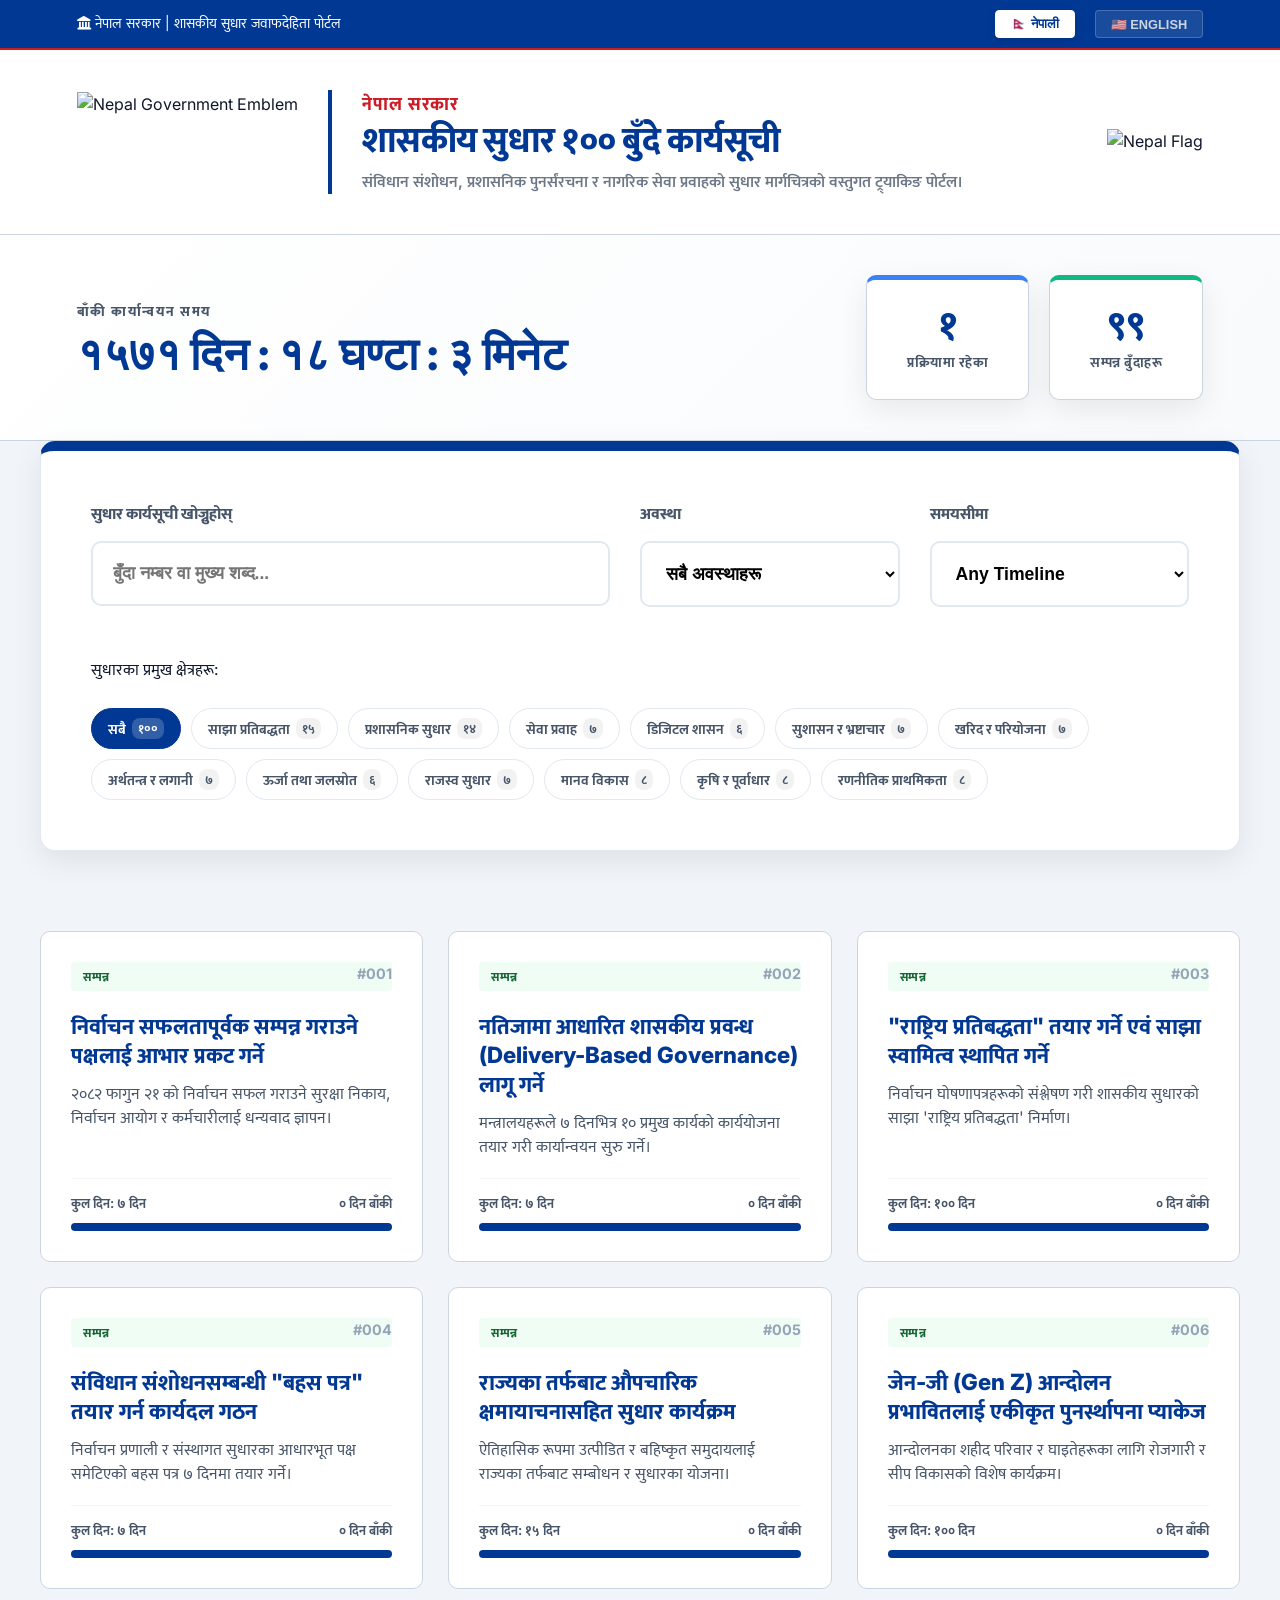
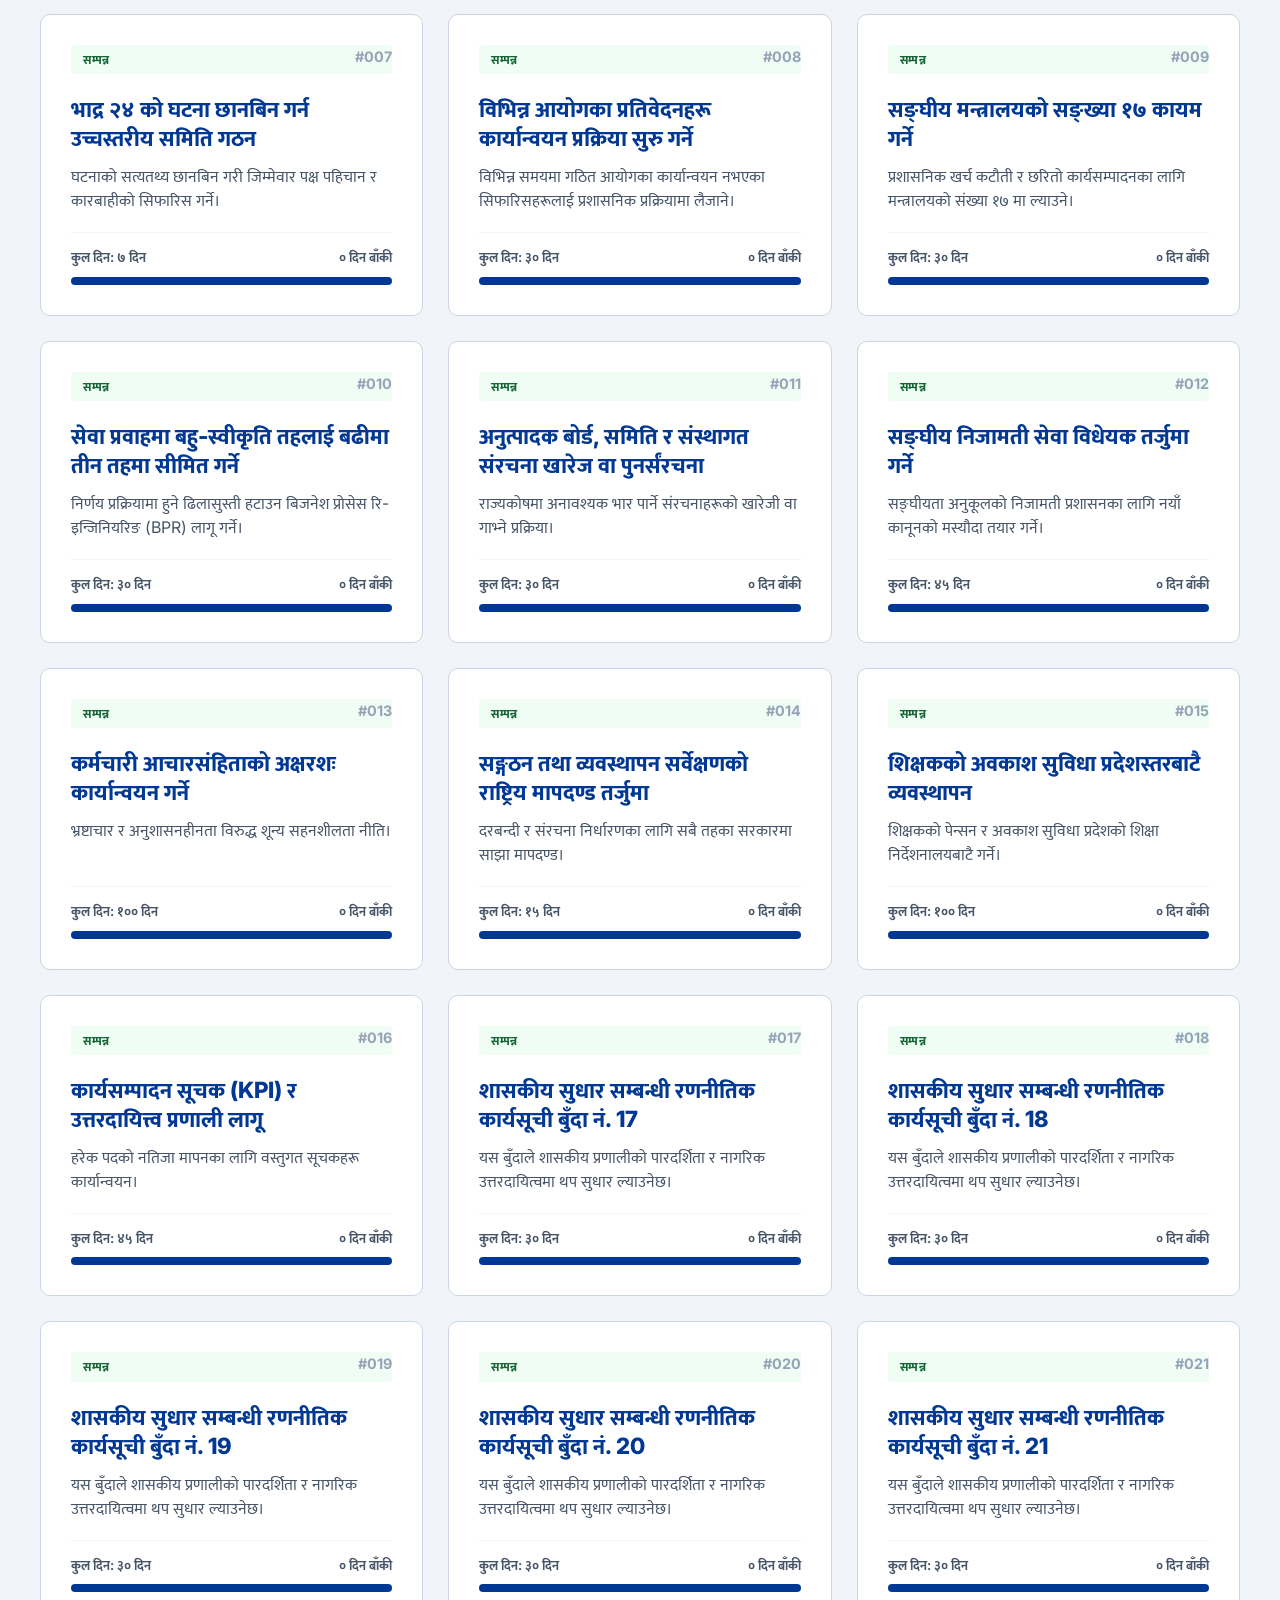
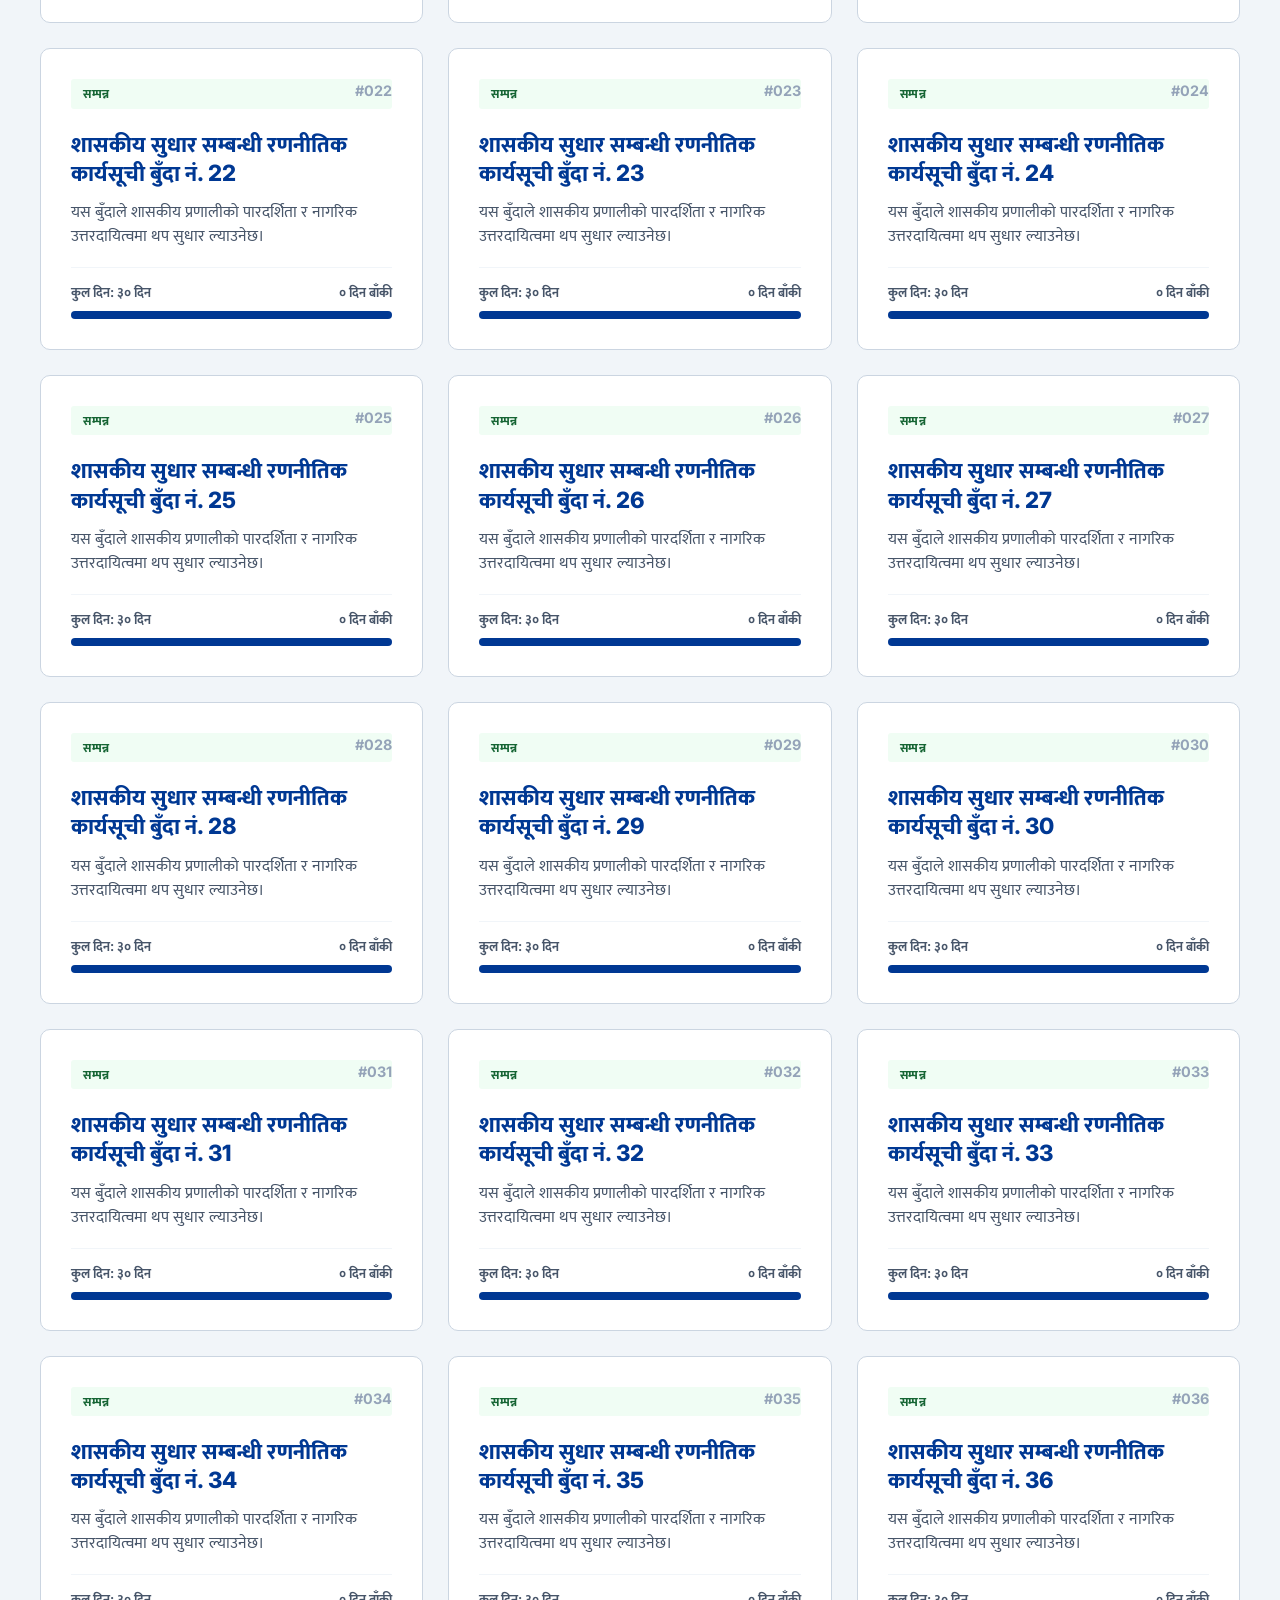
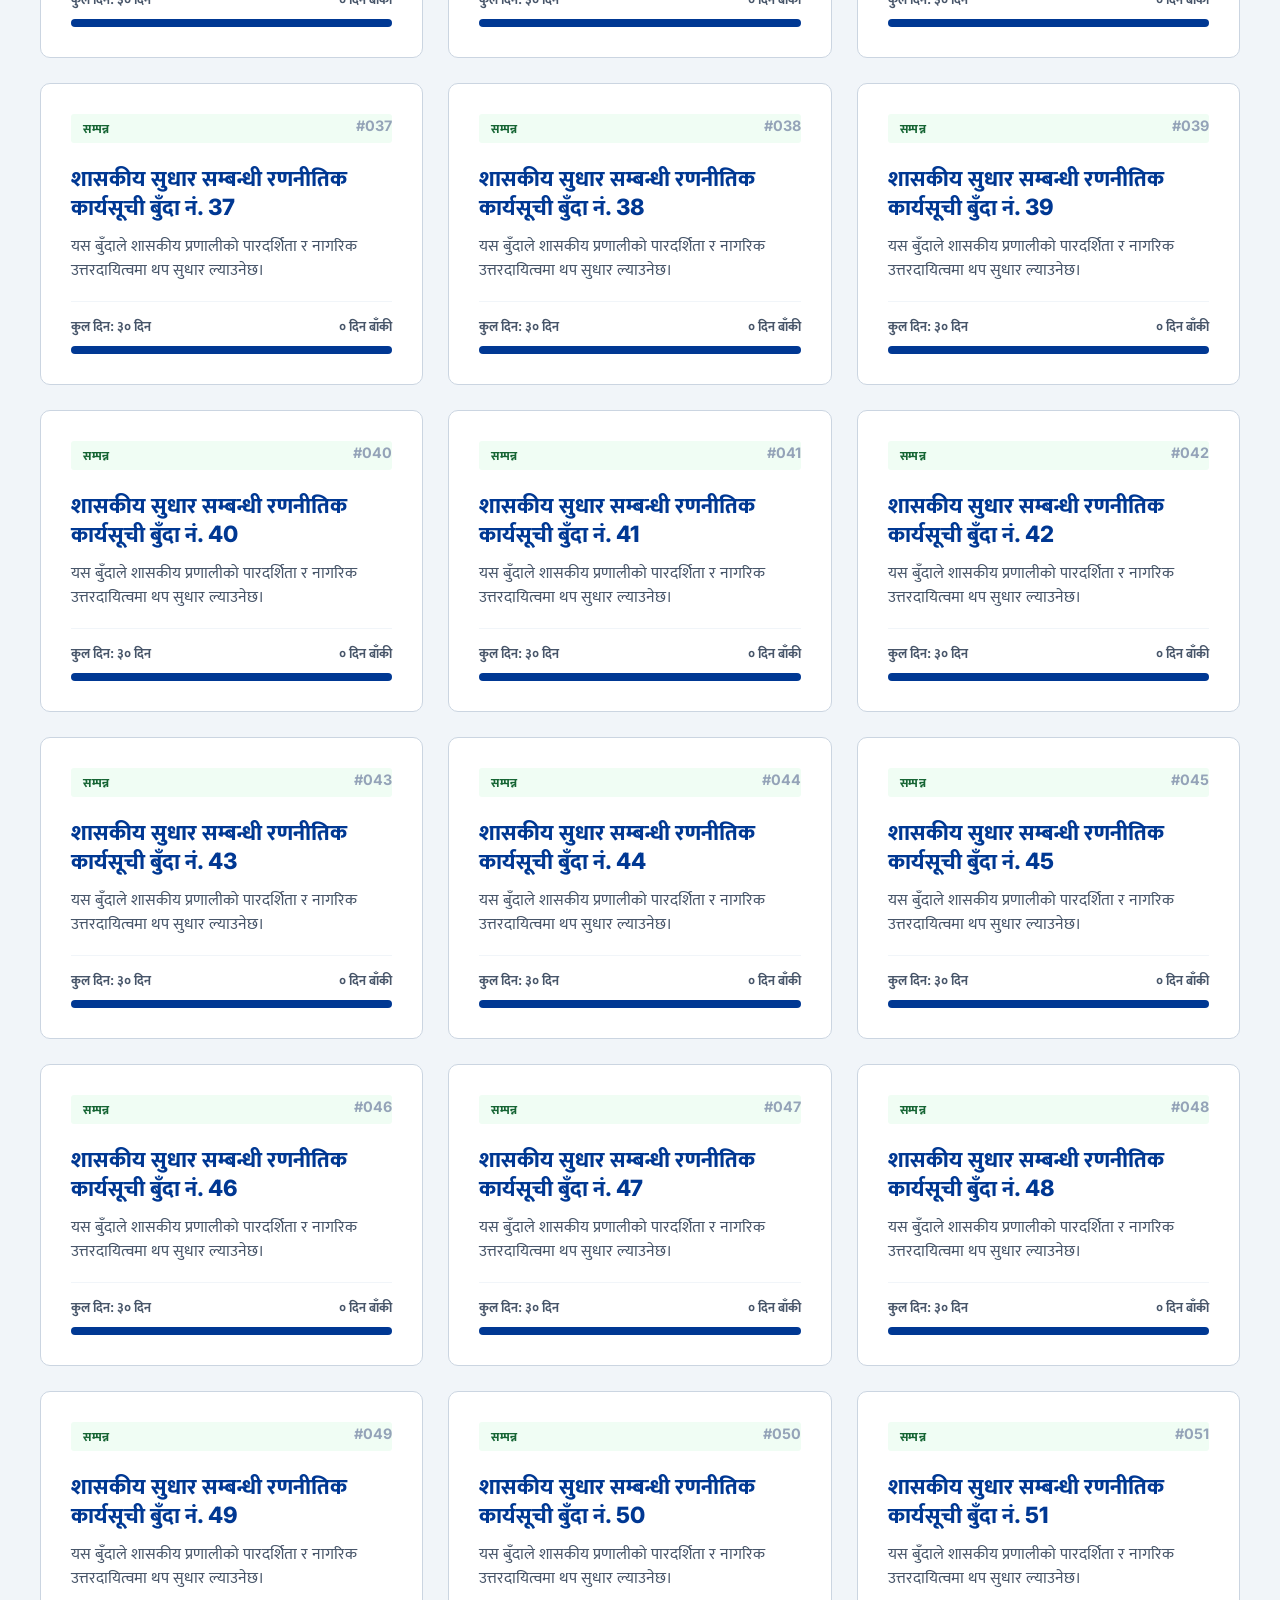
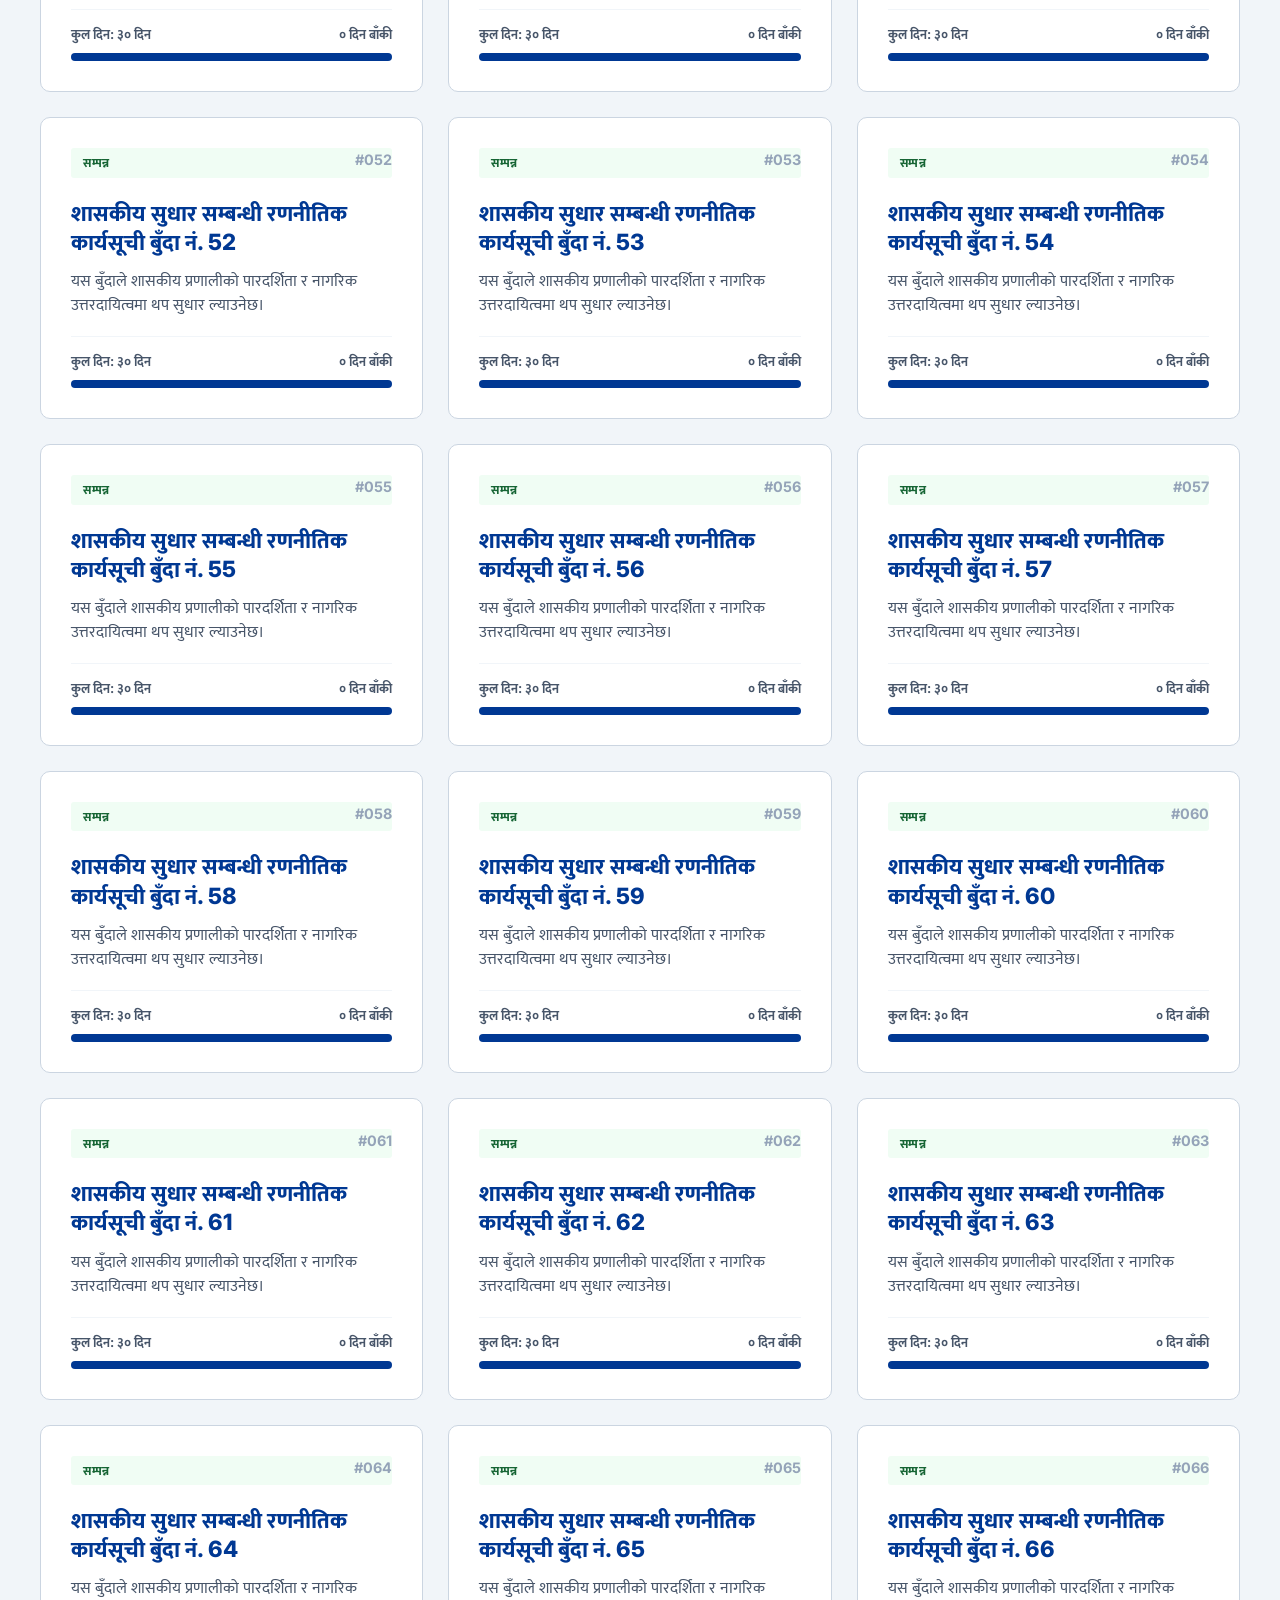
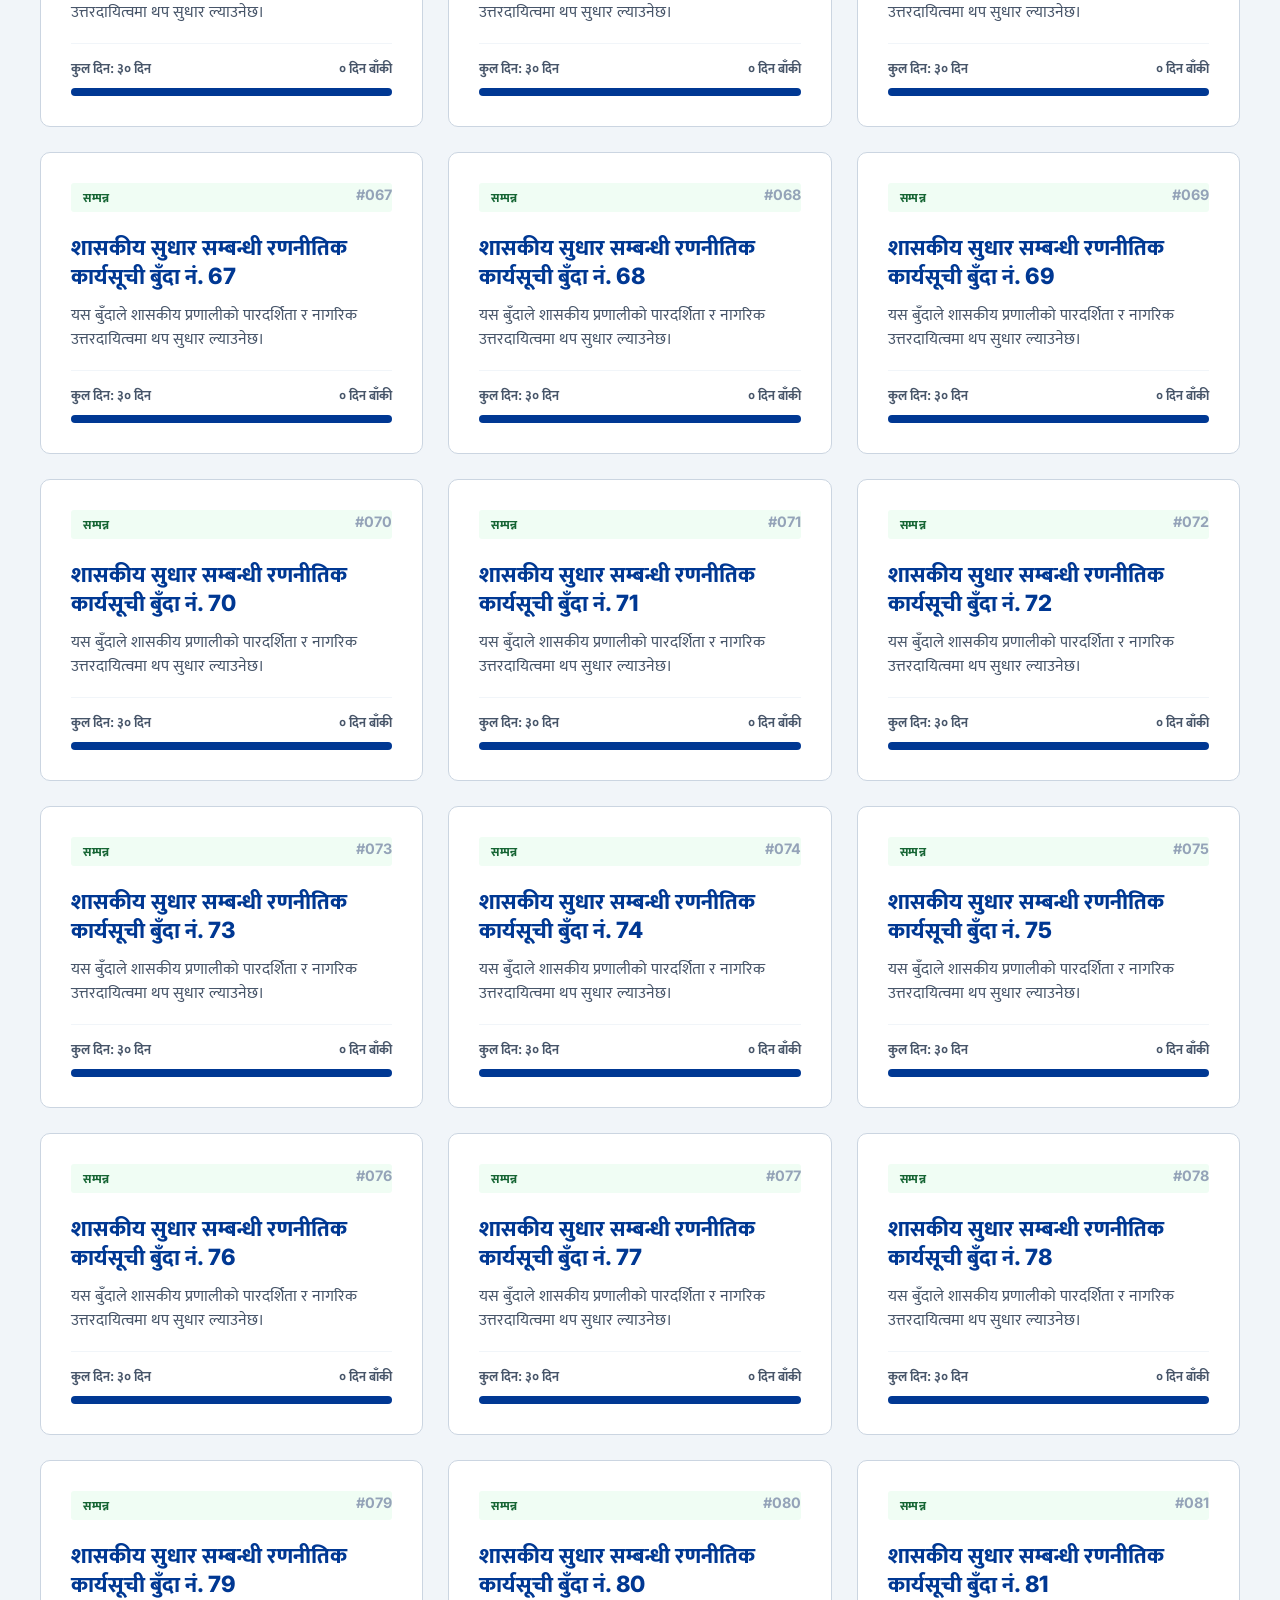
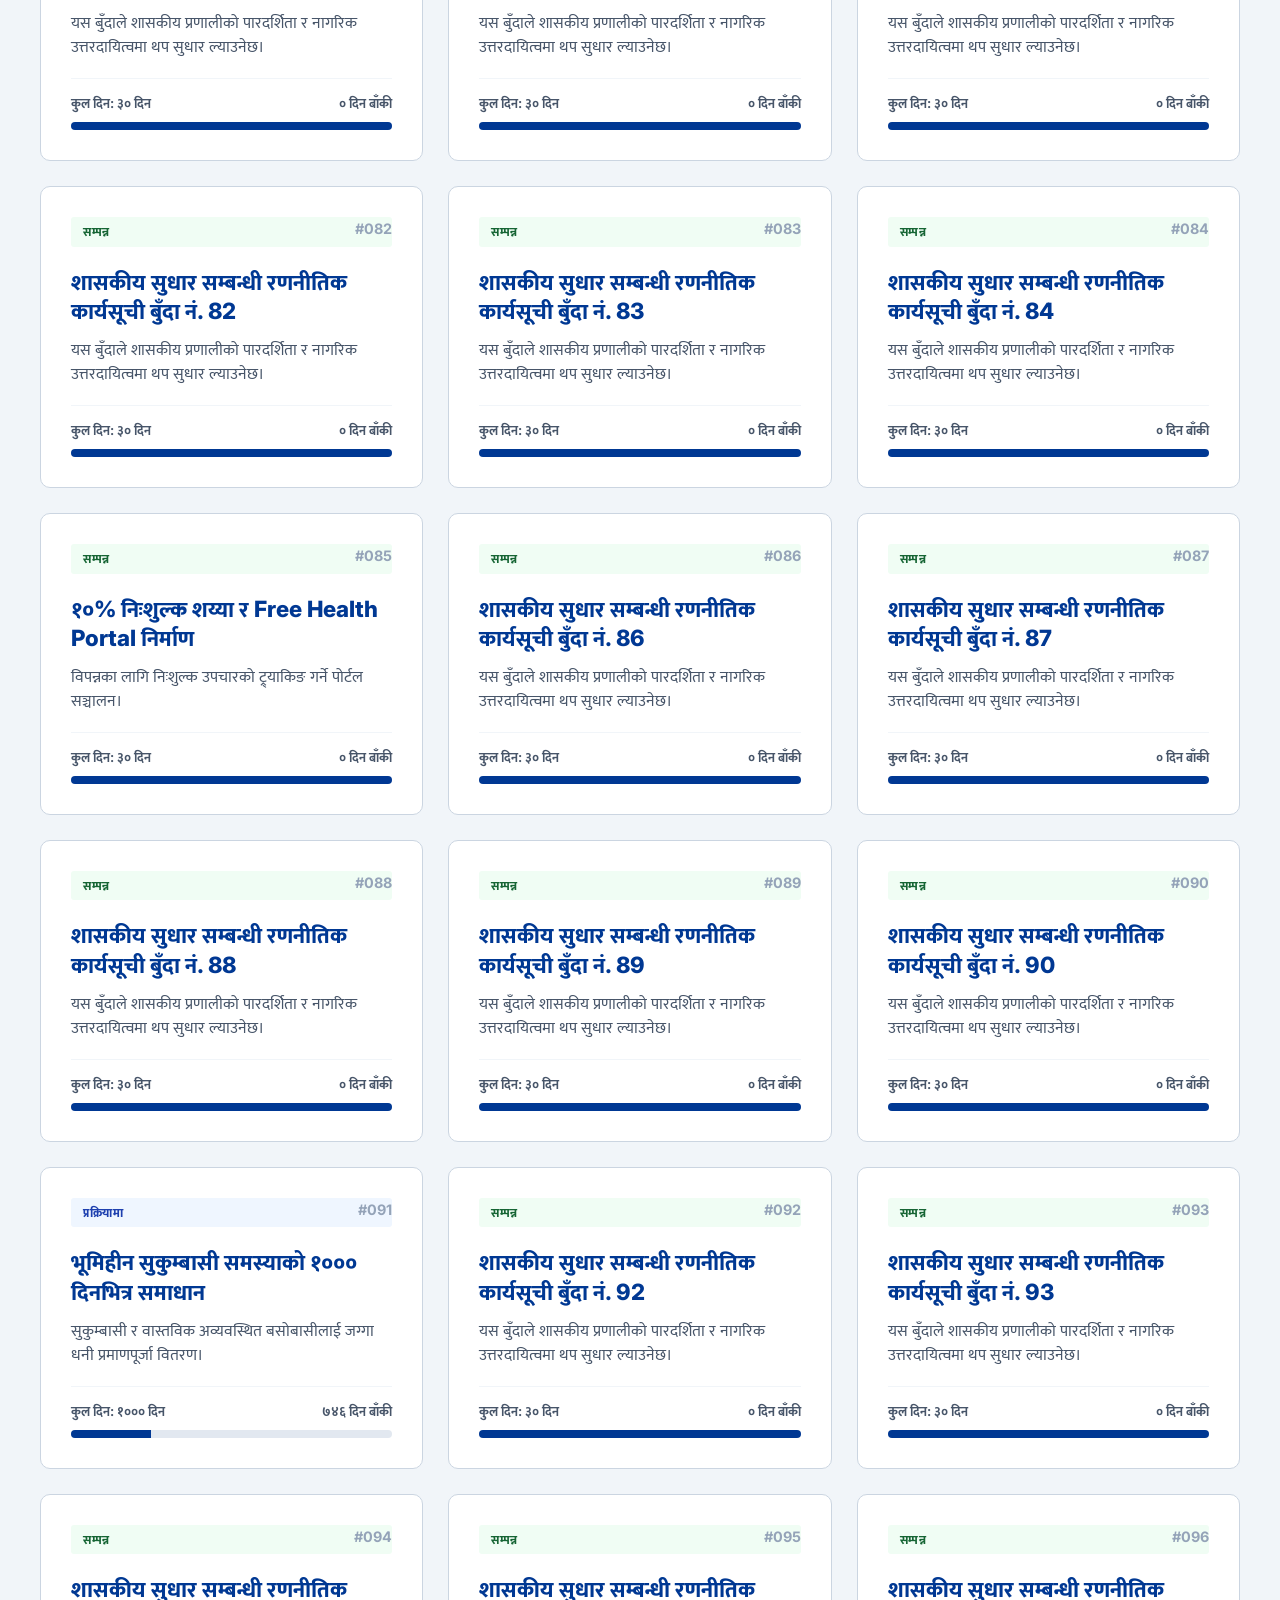
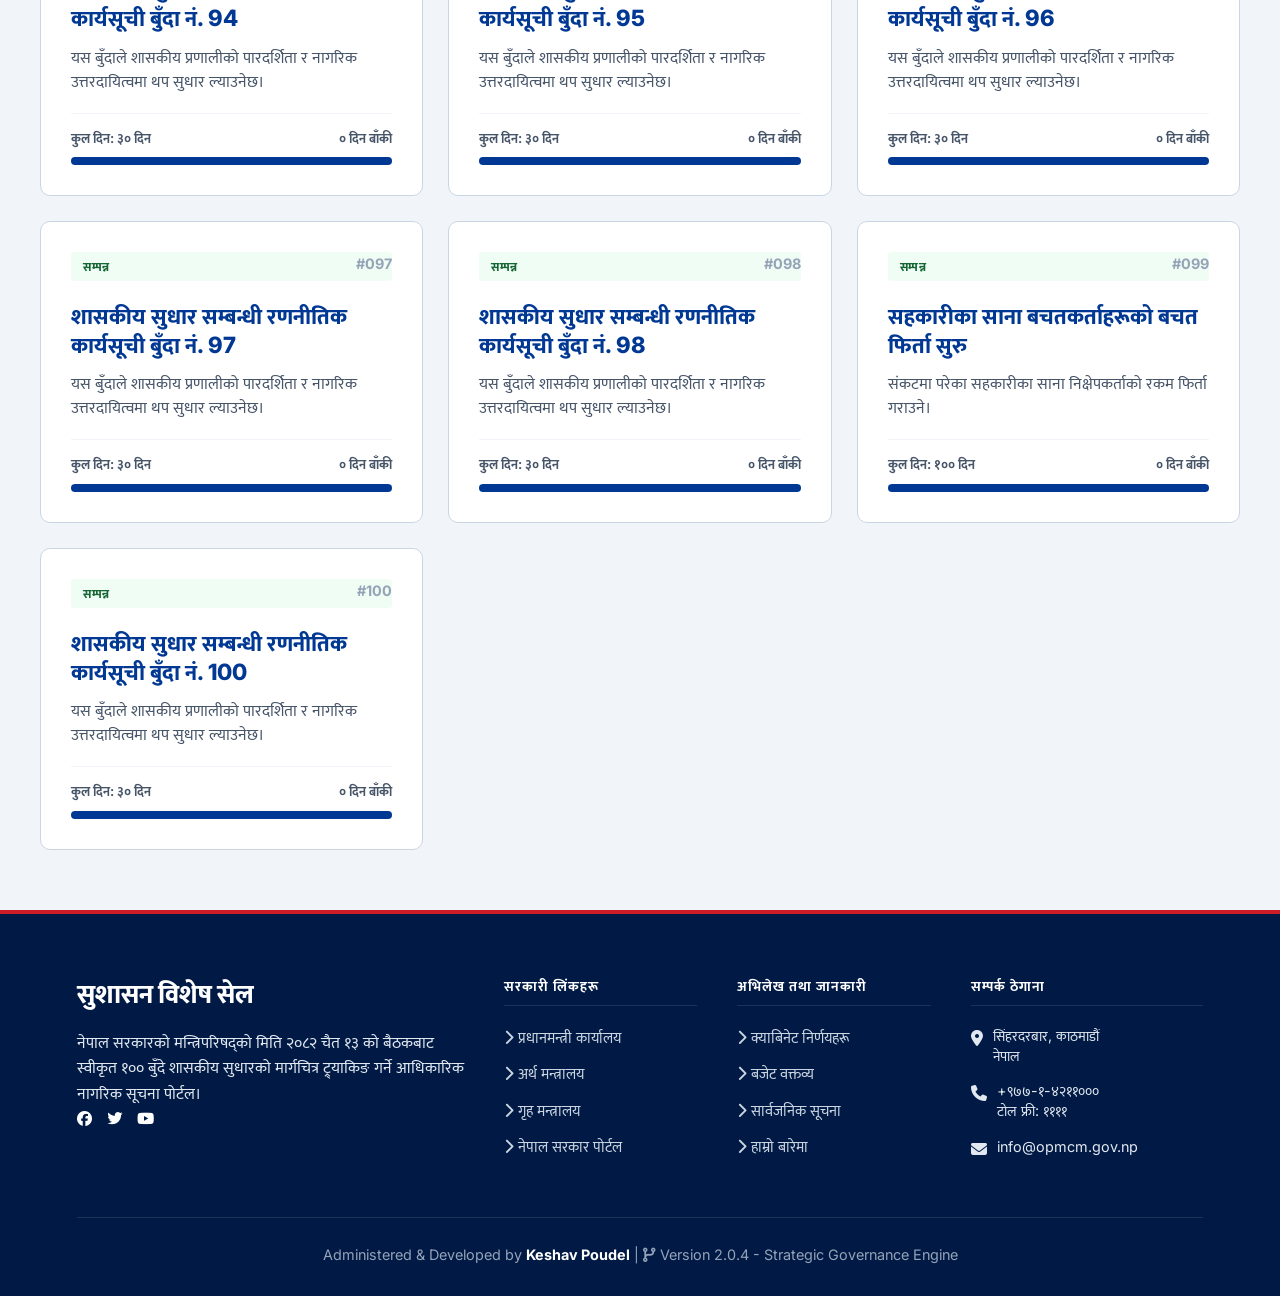
==== commit f542304d: "updated with 3 diff. parts...." ====
--- a/index.html
+++ b/index.html
@@ -1,273 +1,30 @@
-<!DOCTYPE html>
+﻿<!DOCTYPE html>
 <html lang="ne">
 <head>
     <meta charset="UTF-8">
     <meta name="viewport" content="width=device-width, initial-scale=1.0">
-    <title>100 Points Governance Reform - Nepal Government 2082</title>
-    <link href="https://fonts.googleapis.com/css2?family=Inter:wght@300;400;600;700&family=Mukta:wght@300;400;600;700&display=swap" rel="stylesheet">
-    <style>
-        :root {
-            --gov-blue: #003893;
-            --gov-red: #CD1C26;
-            --bg-body: #f1f4f9;
-            --bg-white: #ffffff;
-            --text-main: #1a202c;
-            --text-sub: #4a5568;
-            --border-color: #cbd5e0;
-            --status-bg: #e2e8f0;
-            --status-text: #2d3748;
-            --accent: #2b6cb0;
-        }
-
-        * {
-            margin: 0;
-            padding: 0;
-            box-sizing: border-box;
-            transition: none; /* No animations for formal gov look */
-        }
-
-        body {
-            font-family: 'Inter', 'Mukta', Arial, sans-serif;
-            background-color: var(--bg-body);
-            color: var(--text-main);
-            line-height: 1.5;
-            min-height: 100vh;
-        }
-
-        /* --- Formal Gov Header --- */
-        .top-row {
-            background: var(--gov-blue);
-            color: white;
-            padding: 10px 5%;
-            font-size: 0.8rem;
-            display: flex;
-            justify-content: space-between;
-            align-items: center;
-            font-weight: 600;
-        }
-
-        .main-hero {
-            background: white;
-            padding: 30px 5%;
-            display: flex;
-            justify-content: space-between;
-            align-items: center;
-            border-bottom: 5px solid var(--gov-red);
-            box-shadow: 0 2px 4px rgba(0,0,0,0.1);
-        }
-
-        .header-identity {
-            display: flex;
-            align-items: center;
-            gap: 25px;
-        }
-
-        .emblem { height: 90px; }
-        .title-block { border-left: 2px solid var(--border-color); padding-left: 25px; }
-        .title-block h2 { font-size: 1.1rem; color: var(--gov-red); font-weight: 700; text-transform: uppercase; }
-        .title-block h1 { font-size: 1.8rem; color: var(--gov-blue); font-weight: 900; margin-top: 2px; }
-        .title-block p { font-size: 0.95rem; color: var(--text-sub); font-weight: 600; }
-
-        .header-assets { display: flex; align-items: center; gap: 30px; }
-        .flag { height: 75px; }
-
-        /* --- Sticky Navigation --- */
-        .nav-bar {
-            background: #fff;
-            border-bottom: 1px solid var(--border-color);
-            padding: 0 5%;
-            position: sticky;
-            top: 0;
-            z-index: 1000;
-            display: flex;
-            justify-content: space-between;
-            align-items: center;
-        }
-
-        .lang-switch { display: flex; }
-        .lang-btn {
-            padding: 15px 25px;
-            border: none;
-            background: none;
-            cursor: pointer;
-            font-weight: 700;
-            color: var(--text-sub);
-            border-bottom: 3px solid transparent;
-        }
-        .lang-btn.active { color: var(--gov-blue); border-bottom-color: var(--gov-blue); }
-
-        /* --- Dashboard Summary --- */
-        .dashboard-stats {
-            max-width: 1300px;
-            margin: 30px auto;
-            display: grid;
-            grid-template-columns: repeat(auto-fit, minmax(180px, 1fr));
-            gap: 20px;
-            padding: 0 20px;
-        }
-        .stat-item {
-            background: white;
-            padding: 20px;
-            border: 1px solid var(--border-color);
-            text-align: center;
-        }
-        .stat-val { font-size: 2.2rem; font-weight: 900; color: var(--gov-blue); }
-        .stat-lbl { font-size: 0.8rem; font-weight: 700; color: var(--text-sub); text-transform: uppercase; margin-top: 5px; }
-
-        .container {
-            max-width: 1300px;
-            margin: 0 auto 80px auto;
-            padding: 0 20px;
-        }
-
-        /* --- Advanced Filters --- */
-        .filter-panel {
-            background: white;
-            padding: 25px;
-            border: 1px solid var(--border-color);
-            margin-bottom: 40px;
-        }
-        .filter-row {
-            display: grid;
-            grid-template-columns: repeat(auto-fit, minmax(250px, 1fr));
-            gap: 20px;
-            margin-bottom: 20px;
-        }
-        .filter-group label { display: block; font-size: 0.85rem; font-weight: 700; margin-bottom: 8px; color: var(--text-sub); }
-        .filter-select, .search-box {
-            width: 100%;
-            padding: 12px;
-            border: 1px solid var(--border-color);
-            border-radius: 4px;
-            font-size: 0.95rem;
-            outline: none;
-        }
-        .search-box:focus { border-color: var(--gov-blue); }
-
-        .filter-pills {
-            display: flex;
-            gap: 10px;
-            flex-wrap: wrap;
-            padding-top: 15px;
-            border-top: 1px solid #edf2f7;
-        }
-        .pill {
-            padding: 6px 15px;
-            background: #edf2f7;
-            border: 1px solid var(--border-color);
-            border-radius: 20px;
-            font-size: 0.85rem;
-            font-weight: 600;
-            color: var(--text-sub);
-            cursor: pointer;
-        }
-        .pill.active { background: var(--gov-blue); color: white; border-color: var(--gov-blue); }
-
-        /* --- Cards UI --- */
-        .grid-layout {
-            display: grid;
-            grid-template-columns: repeat(auto-fill, minmax(360px, 1fr));
-            gap: 25px;
-        }
-        .card {
-            background: white;
-            border: 1px solid var(--border-color);
-            padding: 30px;
-            position: relative;
-            cursor: pointer;
-        }
-        .card:hover { border-color: var(--gov-blue); box-shadow: 0 4px 12px rgba(0,0,0,0.05); }
-
-        .card-id { font-size: 0.8rem; font-weight: 800; color: var(--text-sub); margin-bottom: 10px; }
-        .status-strip {
-            display: inline-block;
-            padding: 4px 12px;
-            font-size: 0.75rem;
-            font-weight: 800;
-            background: var(--status-bg);
-            color: var(--status-text);
-            margin-bottom: 15px;
-        }
-        .status-in-progress { background: #ebf8ff; color: #2c5282; }
-        .status-done { background: #f0fff4; color: #276749; }
-
-        .card-title { font-size: 1.3rem; color: var(--gov-blue); font-weight: 800; line-height: 1.3; margin-bottom: 15px; }
-        .card-desc { font-size: 0.95rem; color: var(--text-sub); line-height: 1.6; }
-
-        /* --- Footer --- */
-        footer {
-            background: #2d3748;
-            color: #fff;
-            padding: 80px 5% 40px 5%;
-        }
-        .footer-content { max-width: 1300px; margin: 0 auto; display: grid; grid-template-columns: repeat(auto-fit, minmax(300px, 1fr)); gap: 50px; }
-        .footer-brand { font-size: 1.4rem; font-weight: 900; color: var(--gov-red); margin-bottom: 20px; }
-        .footer-links { list-style: none; margin-top: 20px; }
-        .footer-links li { margin-bottom: 12px; }
-        .footer-links a { color: #cbd5e0; text-decoration: none; font-size: 0.9rem; }
-        .footer-links a:hover { color: white; text-decoration: underline; }
-
-        .credit-section {
-            border-top: 1px solid #4a5568;
-            margin-top: 60px;
-            padding-top: 30px;
-            text-align: center;
-        }
-        .dev-credit { font-size: 1.1rem; color: #fff; font-weight: 700; margin-bottom: 10px; }
-        .dev-name { color: var(--gov-red); border-bottom: 2px solid var(--gov-red); }
-
-        /* --- Detailed Modal --- */
-        .modal-wrap {
-            position: fixed;
-            top: 0; left: 0; width: 100%; height: 100%;
-            background: rgba(0,0,0,0.7);
-            z-index: 2000;
-            display: none;
-            justify-content: center;
-            align-items: center;
-            padding: 20px;
-        }
-        .modal-body {
-            background: white; width: 100%; max-width: 950px; max-height: 95vh;
-            padding: 45px; overflow-y: auto; position: relative;
-        }
-        .modal-header { border-bottom: 2px solid var(--gov-blue); padding-bottom: 25px; margin-bottom: 30px; }
-        .modal-grid { display: grid; grid-template-columns: repeat(auto-fit, minmax(200px, 1fr)); gap: 30px; margin-bottom: 35px; background: #f7fafc; padding: 20px; }
-        .meta-item b { font-size: 0.75rem; text-transform: uppercase; color: var(--text-sub); display: block; margin-bottom: 5px; }
-        .meta-item span { font-size: 1rem; font-weight: 700; color: var(--text-main); }
-
-        .detail-block { margin-bottom: 35px; }
-        .detail-block h4 { font-size: 0.9rem; font-weight: 900; color: var(--gov-red); text-transform: uppercase; margin-bottom: 12px; border-left: 4px solid var(--gov-red); padding-left: 10px; }
-        .detail-block p { font-size: 1.1rem; line-height: 1.7; color: var(--text-main); }
-
-        .social-share { display: flex; gap: 15px; margin-top: 40px; border-top: 1px solid var(--border-color); padding-top: 25px; }
-        .share-btn { width: 45px; height: 45px; border-radius: 50%; border: 1px solid var(--border-color); display: flex; align-items: center; justify-content: center; cursor: pointer; color: var(--text-sub); }
-        .share-btn:hover { background: var(--gov-blue); color: white; border-color: var(--gov-blue); }
-
-        .close-btn { position: absolute; top: 20px; right: 20px; background: none; border: none; font-size: 1.5rem; cursor: pointer; color: var(--text-sub); }
-
-        @media (max-width: 768px) {
-            .main-hero { flex-direction: column; text-align: center; gap: 20px; }
-            .header-identity { flex-direction: column; }
-            .title-block { border: none; padding: 0; }
-            .modal-body { padding: 25px; }
-        }
-    </style>
+    <title>Accountability Portal - Government of Nepal 100-Point Reform Roadmap</title>
+    <link href="https://fonts.googleapis.com/css2?family=Inter:wght@300;400;600;700;900&family=Mukta:wght@300;400;600;700;800;900&display=swap" rel="stylesheet">
+    <link rel="stylesheet" href="https://cdnjs.cloudflare.com/ajax/libs/font-awesome/6.4.0/css/all.min.css">
+    <link rel="stylesheet" href="style.css">
 </head>
 <body>
 
     <div class="top-row">
-        <span>Nepal Government Accountability Portal</span>
-        <span id="ui-current-time"></span>
+        <span><i class="fas fa-landmark"></i> नेपाल सरकार | शासकीय सुधार जवाफदेहिता पोर्टल</span>
+        <div class="lang-switch-top" id="lang-switch-top">
+            <button class="lang-btn-top active" onclick="setLang('ne')" id="btn-ne">🇳🇵 नेपाली</button>
+            <button class="lang-btn-top" onclick="setLang('en')" id="btn-en">🇺🇸 ENGLISH</button>
+        </div>
     </div>
 
     <header class="main-hero">
         <div class="header-identity">
-            <img src="https://upload.wikimedia.org/wikipedia/commons/2/23/Emblem_of_Nepal.svg" alt="Nepal Emblem" class="emblem">
+            <img src="https://upload.wikimedia.org/wikipedia/commons/2/23/Emblem_of_Nepal.svg" alt="Nepal Government Emblem" class="emblem">
             <div class="title-block">
                 <h2 id="ui-gov-sub">Government of Nepal</h2>
-                <h1 id="ui-main-header">100 Action Points for Governance Reform</h1>
-                <p id="ui-tagline">Comprehensive Accountability Tracking and Result Monitoring</p>
+                <h1 id="ui-main-header">100-Point Governance Reform</h1>
+                <p id="ui-tagline">Comprehensive roadmap addressing constitutional amendment, administrative restructuring, and citizen-centric service transformation.</p>
             </div>
         </div>
         <div class="header-assets">
@@ -275,464 +32,111 @@
         </div>
     </header>
 
-    <nav class="nav-bar">
-        <div class="lang-switch">
-            <button class="lang-btn active" onclick="setLang('ne')" id="btn-ne">नेपाली</button>
-            <button class="lang-btn" onclick="setLang('en')" id="btn-en">English</button>
+    <div class="timer-dashboard">
+        <div class="timer-section">
+            <h3 id="lbl-days"><i class="fas fa-clock"></i> Remaining Implementation Time</h3>
+            <div class="timer-val" id="val-remaining">00D : 00H : 00M : 00S</div>
         </div>
-        <div style="font-size: 0.85rem; font-weight: 700; color: var(--text-sub);">
-            Last Updated: <span id="ui-last-updated">2026-03-29</span>
-        </div>
-    </nav>
-
-    <div class="dashboard-stats">
-        <div class="stat-item">
-            <div class="stat-val">100</div>
-            <div class="stat-lbl" id="lbl-total">Total Commitments</div>
-        </div>
-        <div class="stat-item" style="border-bottom: 4px solid var(--gov-blue);">
-            <div class="stat-val" id="val-ongoing">100</div>
-            <div class="stat-lbl" id="lbl-ongoing">In Progress</div>
-        </div>
-        <div class="stat-item" style="border-bottom: 4px solid #38a169;">
-            <div class="stat-val">0</div>
-            <div class="stat-lbl" id="lbl-done">Completed</div>
-        </div>
-        <div class="stat-item" style="border-bottom: 4px solid var(--gov-red);">
-            <div class="stat-val" id="val-days">0</div>
-            <div class="stat-lbl" id="lbl-days">Days Since Start</div>
+        <div class="stats-section">
+            <div class="stat-box in-progress">
+                <div class="stat-num" id="val-ongoing">0</div>
+                <div class="stat-text" id="lbl-ongoing">In Progress</div>
+            </div>
+            <div class="stat-box completed">
+                <div class="stat-num" id="val-done">0</div>
+                <div class="stat-text" id="lbl-done">Completed</div>
+            </div>
         </div>
     </div>
 
-<div class="container">
-    <div class="filter-panel">
-        <div class="filter-row">
-            <div class="filter-group">
-                <label id="lbl-search">Search Commitment</label>
-                <input type="text" id="search-box" class="search-box" placeholder="Point number or keyword...">
+    <div class="container">
+        <div class="filter-panel" style="background:#fff; padding:50px; border-radius:15px; margin-bottom:80px; border:1px solid #e2e8f0; border-top:10px solid var(--gov-blue); box-shadow: var(--shadow-main);">
+            <div class="filter-top" style="display: grid; grid-template-columns: 2fr 1fr 1fr; gap:30px; margin-bottom:50px;">
+                <div class="search-wrap">
+                    <label id="lbl-search" style="display:block; font-weight:900; color:#475569; text-transform:uppercase; margin-bottom:15px;">Search Reforms</label>
+                    <input type="text" id="search-box" class="search-input" placeholder="Point number or keyword..." style="width:100%; padding:20px; border-radius:10px; border:2px solid #e2e8f0; font-size:1.1rem; font-weight:700;">
+                </div>
+                <div class="select-wrap">
+                    <label id="lbl-status-sel" style="display:block; font-weight:900; color:#475569; text-transform:uppercase; margin-bottom:15px;">Status</label>
+                    <select id="status-select" class="filter-select" style="width:100%; padding:20px; border-radius:10px; border:2px solid #e2e8f0; font-size:1.1rem; font-weight:700; background:white;">
+                        <option value="all">Every Status</option>
+                        <option value="In Progress">In Progress</option>
+                        <option value="Completed">Completed</option>
+                    </select>
+                </div>
+                <div class="select-wrap">
+                    <label id="lbl-deadline-sel" style="display:block; font-weight:900; color:#475569; text-transform:uppercase; margin-bottom:15px;">Scale</label>
+                    <select id="deadline-select" class="filter-select" style="width:100%; padding:20px; border-radius:10px; border:2px solid #e2e8f0; font-size:1.1rem; font-weight:700; background:white;">
+                        <option value="all">Any Timeline</option>
+                        <option value="7">7 Days</option>
+                        <option value="30">30 Days</option>
+                        <option value="100">100 Days</option>
+                        <option value="1000">Long Term</option>
+                    </select>
+                </div>
             </div>
-            <div class="filter-group">
-                <label id="lbl-status-sel">Status</label>
-                <select id="status-select" class="filter-select">
-                    <option value="all">All Statuses</option>
-                    <option value="In Progress">In Progress</option>
-                    <option value="Completed">Completed</option>
-                    <option value="Stalled">Stalled</option>
-                </select>
+            <div class="pill-title" id="lbl-categories">Refinement Pillars:</div>
+            <div class="filter-pills" id="category-pills"></div>
+        </div>
+
+        <div class="grid-layout" id="point-cards">
+            <!-- Points Rendered Here -->
+        </div>
+    </div>
+
+    <div class="modal-wrap" id="modal-overlay">
+        <div class="modal-body">
+            <button class="close-btn" id="close-modal">&times;</button>
+            <div id="modal-data"></div>
+        </div>
+    </div>
+
+    <footer>
+        <div class="footer-grid">
+            <div class="footer-links-col">
+                <span class="footer-logo">सुशासन विशेष सेल</span>
+                <p class="footer-about-text" id="ui-footer-desc">नेपाल सरकारको मन्त्रिपरिषद्‌को मिति २०८२ चैत १३ को बैठकबाट स्वीकृत १०० बुँदे शासकीय सुधारको मार्गचित्र ट्र्याकिङ गर्ने आधिकारिक नागरिक सूचना पोर्टल।</p>
+                <div style="display:flex; gap:15px; font-size:1.5rem;">
+                    <a href="#" style="color:white;"><i class="fab fa-facebook"></i></a>
+                    <a href="#" style="color:white;"><i class="fab fa-twitter"></i></a>
+                    <a href="#" style="color:white;"><i class="fab fa-youtube"></i></a>
+                </div>
             </div>
-            <div class="filter-group">
-                <label id="lbl-deadline-sel">Deadline Scale</label>
-                <select id="deadline-select" class="filter-select">
-                    <option value="all">All Scales</option>
-                    <option value="7 Days">7 Days</option>
-                    <option value="15 Days">15 Days</option>
-                    <option value="45 Days">45 Days</option>
-                    <option value="100 Days">100 Days</option>
-                </select>
+            <div class="footer-links-col">
+                <h4 id="ui-footer-gov-links">सरकारी लिंकहरू</h4>
+                <a href="https://opmcm.gov.np" target="_blank"><i class="fas fa-chevron-right"></i> प्रधानमन्त्री कार्यालय</a>
+                <a href="https://mof.gov.np" target="_blank"><i class="fas fa-chevron-right"></i> अर्थ मन्त्रालय</a>
+                <a href="https://moha.gov.np" target="_blank"><i class="fas fa-chevron-right"></i> गृह मन्त्रालय</a>
+                <a href="https://nepal.gov.np" target="_blank"><i class="fas fa-chevron-right"></i> नेपाल सरकार पोर्टल</a>
+            </div>
+            <div class="footer-links-col">
+                <h4 id="ui-footer-citizen">अभिलेख तथा जानकारी</h4>
+                <a href="#"><i class="fas fa-chevron-right"></i> क्याबिनेट निर्णयहरू</a>
+                <a href="#"><i class="fas fa-chevron-right"></i> बजेट वक्तव्य</a>
+                <a href="#"><i class="fas fa-chevron-right"></i> सार्वजनिक सूचना</a>
+                <a href="#"><i class="fas fa-chevron-right"></i> हाम्रो बारेमा</a>
+            </div>
+            <div class="footer-links-col">
+                <h4 id="ui-footer-contact">सम्पर्क ठेगाना</h4>
+                <div class="contact-item">
+                    <div class="contact-icon"><i class="fas fa-map-marker-alt"></i></div>
+                    <div class="contact-text">सिंहरदरबार, काठमाडौं<br>नेपाल</div>
+                </div>
+                <div class="contact-item">
+                    <div class="contact-icon"><i class="fas fa-phone"></i></div>
+                    <div class="contact-text">+९७७-१-४२११०००<br>टोल फ्री: ११११</div>
+                </div>
+                <div class="contact-item">
+                    <div class="contact-icon"><i class="fas fa-envelope"></i></div>
+                    <div class="contact-text">info@opmcm.gov.np</div>
+                </div>
             </div>
         </div>
-        <div class="filter-pills" id="category-pills"></div>
-    </div>
+        <div class="final-footer">
+            <p>Administered & Developed by <span class="highlight">Keshav Poudel</span> | <i class="fas fa-code-branch"></i> Version 2.0.4 - Strategic Governance Engine</p>
+        </div>
+    </footer>
 
-    <div class="grid-layout" id="point-cards"></div>
-</div>
-
-<div class="modal-wrap" id="modal-overlay">
-    <div class="modal-body">
-        <button class="close-btn" id="close-modal">&times;</button>
-        <div id="modal-data"></div>
-    </div>
-</div>
-
-<footer>
-    <div class="footer-content">
-        <div>
-            <span class="footer-brand">Nepal Reform Tracker</span>
-            <p id="ui-footer-desc" style="font-size: 0.9rem; line-height: 1.7; color: #a0aec0;">An independent platform monitoring the implementation of the 100-point governance reform agenda. We provide evidence-based tracking to ensure transparency and civic accountability in Nepal's administration.</p>
-        </div>
-        <div>
-            <h4 id="ui-footer-gov-links">Governance Links</h4>
-            <ul class="footer-links">
-                <li><a href="https://nepal.gov.np">Federal Portal of Nepal</a></li>
-                <li><a href="https://opmcm.gov.np">Office of the Prime Minister</a></li>
-                <li><a href="https://mof.gov.np">Ministry of Finance</a></li>
-                <li><a href="https://ird.gov.np">Inland Revenue Department</a></li>
-            </ul>
-        </div>
-        <div>
-            <h4 id="ui-footer-citizen">Citizen Engagement</h4>
-            <ul class="footer-links">
-                <li><a href="https://hellosarkar.gov.np">Hello Sarkar Grievance Portal</a></li>
-                <li><a href="https://ciaa.gov.np">Anticorruption Commission (CIAA)</a></li>
-                <li><a href="https://nrb.org.np">Nepal Rastra Bank</a></li>
-            </ul>
-        </div>
-    </div>
-    
-    <div class="credit-section">
-        <p class="dev-credit">Guided by Governance • Reform Implementation Unit</p>
-        <p style="font-size: 1.1rem;">Designed and Developed by <span class="dev-name">Keshav Poudel</span></p>
-        <p style="margin-top: 20px; font-size: 0.8rem; color: #718096;">&copy; 2026 Accountability Initiative • Startup from Kathmandu</p>
-    </d<script>
-    let currentLang = 'ne';
-    const startDate = new Date('2026-03-27');
-
-    const translations = {
-        ne: {
-            govSub: "नेपाल सरकार",
-            mainHeader: "शासकीय सुधारका लागि १०० कार्यसूची",
-            tagline: "विस्तृत जवाफदेहिता ट्र्याकिङ र परिणाम अनुगमन",
-            lastUpdated: "अन्तिम अपडेट:",
-            lblTotal: "कुल प्रतिबद्धता",
-            lblOngoing: "प्रक्रियामा",
-            lblDone: "सम्पन्न",
-            lblDays: "सुरु भएको दिन",
-            lblSearch: "कार्यसूची खोज्नुहोस्",
-            searchPlaceholder: "बुँदा नम्बर वा शब्द...",
-            lblStatusSel: "अवस्था",
-            lblDeadlineSel: "समयसीमा",
-            allStatuses: "सबै अवस्थाहरू",
-            allScales: "सबै समयसीमा",
-            pointLabel: "कार्यसूची #",
-            deadlineLabel: "समयसीमा",
-            statusLabel: "अवस्था",
-            daysLeft: "दिन बाँकी",
-            lastUpdatedLabel: "अन्तिम अपडेट",
-            progressLabel: "प्रगति",
-            evidenceLabel: "प्रमाण",
-            whatIsThis: "यो के हो?",
-            impactLabel: "जनतामा प्रभाव",
-            whyNeeded: "यो किन आवश्यक छ?",
-            shareLabel: "साझा गर्नुहोस्"
-        },
-        en: {
-            govSub: "Government of Nepal",
-            mainHeader: "100 Action Points for Governance Reform",
-            tagline: "Comprehensive Accountability Tracking and Result Monitoring",
-            lastUpdated: "Last Updated:",
-            lblTotal: "Total Commitments",
-            lblOngoing: "In Progress",
-            lblDone: "Completed",
-            lblDays: "Days Since Start",
-            lblSearch: "Search Commitment",
-            searchPlaceholder: "Point number or keyword...",
-            lblStatusSel: "Status",
-            lblDeadlineSel: "Deadline Scale",
-            allStatuses: "All Statuses",
-            allScales: "All Scales",
-            pointLabel: "Commitment #",
-            deadlineLabel: "Deadline",
-            statusLabel: "Status",
-            daysLeft: "Days Left",
-            lastUpdatedLabel: "Last Updated",
-            progressLabel: "Progress",
-            evidenceLabel: "Evidence",
-            whatIsThis: "What is this?",
-            impactLabel: "Impact on People",
-            whyNeeded: "Why is this needed?",
-            shareLabel: "Share"
-        }
-    };
-
-    const categories = {
-        all: { ne: "सबै विधा", en: "All" },
-        shared: { ne: "साझा प्रतिबद्धता", en: "Shared Commitment" },
-        admin: { ne: "प्रशासनिक सुधार", en: "Admin Reform" },
-        service: { ne: "सेवा प्रवाह", en: "Service Delivery" },
-        digital: { ne: "डिजिटल र सूचना प्रविधि", en: "Digital & IT" },
-        goodgov: { ne: "सुशासन", en: "Good Gov" }
-    };
-
-    const pointsData = [
-        { 
-            id: 1, category: "shared", timeline: "15 Days", deadlineDate: "2026-04-12", status: "In Progress", lastUpdated: "2026-03-29",
-            titleEn: "Initiate dialogue with major parties on national consensus issues", 
-            titleNp: "राष्ट्रिय सहमतिका विषयमा प्रमुख दलहरूसँग छलफल प्रारम्भ गर्ने", 
-            progressNp: "मन्त्रिपरिषद्ले संविधान संशोधन कार्यदल गठन गर्ने निर्णय गरेको।",
-            progressEn: "Cabinet decided to form a Constitutional Amendment Task Force.",
-            evidenceNp: "स्रोतः मन्त्रिपरिषद् निर्णय | nepalnews.com",
-            evidenceEn: "Source: Cabinet Decision | nepalnews.com",
-            impactNp: "राजनीतिक अस्थिरता घट्ने र नीति कार्यान्वयनमा एकरूपता आउने।",
-            impactEn: "Reduced political instability and consistent policy implementation.",
-            whyNeededNp: "बारम्बार सरकार परिवर्तन हुँदा विकासमा असर परेकाले।",
-            whyNeededEn: "Frequent government changes disrupt development.",
-            whatIsThisNp: "सबै प्रमुख दलहरूसँग संघीयता र निर्वाचन सुधारमा एकमत बनाउने प्रक्रिया।",
-            whatIsThisEn: "Process to build consensus on federalism and electoral reform."
-        }
-    ];
-
-    // Generate remaining 99 points
-    for (let i = 2; i <= 100; i++) {
-        pointsData.push({
-            id: i, category: i % 2 === 0 ? "admin" : "service", timeline: "30 Days", deadlineDate: "2026-04-27", status: "In Progress", lastUpdated: "2026-03-29",
-            titleEn: `Governance Reform Point #${i}`, titleNp: `शासकीय सुधार बुँदा # ${i}`,
-            progressNp: "प्रारम्भिक चरणमा रहेको।", progressEn: "Initial phase.",
-            evidenceNp: "सरकारी रेकर्ड", evidenceEn: "Gov Records",
-            impactNp: "दक्षतामा सुधार", impactEn: "Efficiency improvement",
-            whyNeededNp: "सुधारको लागि", whyNeededEn: "For reform",
-            whatIsThisNp: "नयाँ पहल", whatIsThisEn: "New initiative"
-        });
-    }
-
-    const pointsGrid = document.getElementById('point-cards');
-    const modal = document.getElementById('modal-overlay');
-    const modalData = document.getElementById('modal-data');
-    const closeModal = document.getElementById('close-modal');
-    const searchBox = document.getElementById('search-box');
-    const statusSelect = document.getElementById('status-select');
-    const deadlineSelect = document.getElementById('deadline-select');
-    const catPills = document.getElementById('category-pills');
-
-    let filter = { search: '', category: 'all', status: 'all', deadline: 'all' };
-
-    function setLang(lang) {
-        currentLang = lang;
-        document.getElementById('btn-ne').classList.toggle('active', lang === 'ne');
-        document.getElementById('btn-en').classList.toggle('active', lang === 'en');
-        updateUI();
-    }
-
-    function translateNum(numStr) {
-        const neDigits = ['०', '१', '२', '३', '४', '५', '६', '७', '८', '९'];
-        return numStr.toString().split('').map(d => neDigits[parseInt(d)] || d).join('');
-    }
-
-    function updateUI() {
-        const t = translations[currentLang];
-        document.getElementById('ui-gov-sub').innerText = t.govSub;
-        document.getElementById('ui-main-header').innerText = t.mainHeader;
-        document.getElementById('ui-tagline').innerText = t.tagline;
-        document.getElementById('ui-last-updated').innerText = pointsData[0].lastUpdated;
-        document.getElementById('lbl-total').innerText = t.lblTotal;
-        document.getElementById('lbl-ongoing').innerText = t.lblOngoing;
-        document.getElementById('lbl-done').innerText = t.lblDone;
-        document.getElementById('lbl-days').innerText = t.lblDays;
-        document.getElementById('lbl-search').innerText = t.lblSearch;
-        searchBox.placeholder = t.searchPlaceholder;
-        document.getElementById('lbl-status-sel').innerText = t.lblStatusSel;
-        document.getElementById('lbl-deadline-sel').innerText = t.lblDeadlineSel;
-
-        const diffDays = Math.ceil(Math.abs(new Date() - startDate) / (1000 * 60 * 60 * 24));
-        document.getElementById('val-days').innerText = currentLang === 'ne' ? translateNum(diffDays) : diffDays;
-
-        catPills.innerHTML = '';
-        Object.keys(categories).forEach(key => {
-            const btn = document.createElement('div');
-            btn.className = `pill ${filter.category === key ? 'active' : ''}`;
-            btn.innerText = categories[key][currentLang];
-            btn.onclick = () => { filter.category = key; updateUI(); };
-            catPills.appendChild(btn);
-        });
-        renderPoints();
-    }
-
-    function renderPoints() {
-        pointsGrid.innerHTML = '';
-        const filtered = pointsData.filter(p => {
-            const title = currentLang === 'ne' ? p.titleNp : p.titleEn;
-            return (title.toLowerCase().includes(filter.search.toLowerCase()) || p.id.toString() === filter.search) &&
-                   (filter.category === 'all' || p.category === filter.category) &&
-                   (filter.status === 'all' || p.status === filter.status) &&
-                   (filter.deadline === 'all' || p.timeline === filter.deadline);
-        });
-
-        filtered.forEach(p => {
-            const timeLeft = Math.ceil((new Date(p.deadlineDate) - new Date()) / (1000 * 60 * 60 * 24));
-            const card = document.createElement('div');
-            card.className = 'card';
-            card.innerHTML = `
-                <div class="card-id">#${p.id.toString().padStart(3, '0')}</div>
-                <div class="status-strip ${p.status === 'Completed' ? 'status-done' : 'status-in-progress'}">${p.status}</div>
-                <div class="card-title">${currentLang === 'ne' ? p.titleNp : p.titleEn}</div>
-                <div style="font-size:0.8rem; font-weight:700; color:var(--gov-red); margin-bottom:10px;">
-                    ${timeLeft > 0 ? (currentLang === 'ne' ? translateNum(timeLeft) + ' ' + translations[currentLang].daysLeft : timeLeft + ' ' + translations[currentLang].daysLeft) : 'Expired'}
-                </div>
-                <div class="card-desc">${currentLang === 'ne' ? p.progressNp : p.progressEn}</div>
-            `;
-            card.onclick = () => showDetail(p);
-            pointsGrid.appendChild(card);
-        });
-    }
-
-    function showDetail(p) {
-        const t = translations[currentLang];
-        const timeLeft = Math.ceil((new Date(p.deadlineDate) - new Date()) / (1000 * 60 * 60 * 24));
-        modalData.innerHTML = `
-            <div class="modal-header">
-                <div class="card-id" style="font-size:1.2rem;">#${p.id.toString().padStart(3, '0')}</div>
-                <div class="status-strip status-in-progress">${p.status}</div>
-                <h1 style="color:var(--gov-blue); margin-top:15px;">${currentLang === 'ne' ? p.titleNp : p.titleEn}</h1>
-                <p style="opacity:0.5; margin-top:5px;">${currentLang === 'ne' ? p.titleEn : p.titleNp}</p>
-            </div>
-            <div class="modal-grid">
-                <div class="meta-item"><b>${t.lblTotal}</b><span>${categories[p.category][currentLang]}</span></div>
-                <div class="meta-item"><b>${t.deadlineLabel}</b><span>${p.timeline}</span></div>
-                <div class="meta-item"><b>${t.statusLabel}</b><span>${timeLeft > 0 ? (currentLang === 'ne' ? translateNum(timeLeft) + ' ' + t.daysLeft : timeLeft + ' ' + t.daysLeft) : 'Expired'}</span></div>
-                <div class="meta-item"><b>${t.lastUpdatedLabel}</b><span>${p.lastUpdated}</span></div>
-            </div>
-            <div class="detail-block"><h4>${t.progressLabel}</h4><p>${currentLang === 'ne' ? p.progressNp : p.progressEn}</p></div>
-            <div class="detail-block"><h4>${t.evidenceLabel}</h4><p style="background:#f1f5f9; padding:15px;">${currentLang === 'ne' ? p.evidenceNp : p.evidenceEn}</p></div>
-            <div class="detail-block" style="background:#ebf8ff; padding:20px; border-left:5px solid var(--gov-blue);"><h4>${t.whatIsThis}</h4><p>${currentLang === 'ne' ? p.whatIsThisNp : p.whatIsThisEn}</p></div>
-            <div class="detail-block"><h4>${t.impactLabel}</h4><p>${currentLang === 'ne' ? p.impactNp : p.impactEn}</p></div>
-            <div class="detail-block"><h4>${t.whyNeeded}</h4><p>${currentLang === 'ne' ? p.whyNeededNp : p.whyNeededEn}</p></div>
-            <div class="social-share"><div class="share-btn">𝕏</div><div class="share-btn">f</div><div class="share-btn">🔗</div></div>
-        `;
-        modal.style.display = 'flex';
-        document.body.style.overflow = 'hidden';
-    }
-
-    closeModal.onclick = () => { modal.style.display = 'none'; document.body.style.overflow = 'auto'; };
-    window.onclick = (e) => { if (e.target === modal) closeModal.onclick(); };
-    searchBox.oninput = (e) => { filter.search = e.target.value; renderPoints(); };
-    statusSelect.onchange = (e) => { filter.status = e.target.value; renderPoints(); };
-    deadlineSelect.onchange = (e) => { filter.deadline = e.target.value; renderPoints(); };
-
-    setInterval(() => {
-        document.getElementById('ui-current-time').innerText = new Date().toLocaleString(currentLang === 'ne' ? 'ne-NP' : 'en-US');
-    }, 1000);
-
-    updateUI();
-</script>��ाई प्रधानमन्त्रीले सिधै कारबाही गर्नेछन्।", visualInfo: "🎯 Result Focus." },
-        { id: 65, category: "private", timeline: "30 Days", titleEn: "Trade Body Consolidation", titleNp: "व्यापार हेर्ने निकाय थोरै", descNp: "लगानी र व्यापार हेर्ने धेरै अफिसलाई मिलाएर थोरै र शक्तिशाली बनाउने।", explanationNp: "सेवाग्राहीले अब एउटै अफिसमा गए पुग्छ, धेरै ठाउँ धाउनु परेन।", visualInfo: "🔗 Simplified Operations." },
-        { id: 66, category: "private", timeline: "45 Days", titleEn: "Free SME Registration", titleNp: "साना उद्योग नि:शुल्क दर्ता", descNp: "२५ करोडसम्मका उद्योग खोल्दा अब सरकारलाई कुनै शुल्क तिर्नु नपर्ने।", explanationNp: "नयाँ काम गर्न चाहनेहरूलाई सरकारले सित्तैमा अनुमति दिनेछ।", visualInfo: "💰 Zero Cost Entrance." },
-        { id: 67, category: "private", timeline: "3 Months", titleEn: "Real-Time Biz Data", titleNp: "व्यापारको ताजा विवरण", descNp: "कति पसल र उद्योग छन् भन्ने कुरा पलपलमा थाहा पाउने प्रणाली।", explanationNp: "देशको आर्थिक अवस्था कस्तो छ भन्ने कुरा सरकारले सधैँ अपडेट राख्नेछ।", visualInfo: "🔄 Live Stats." },
-        { id: 68, category: "private", timeline: "3 Months", titleEn: "CSR Priority Spending", titleNp: "समाजसेवाको पैसा विकासमा", descNp: "कम्पनीहरूले गर्ने समाजसेवाको पैसा अब देशका मुख्य समस्या समाधानमा लगाउने।", explanationNp: "थोरै-थोरै पैसा छरिनु भन्दा एकै ठाउँ जम्मा गरेर ठूलो काम गरिनेछ।", visualInfo: "🤝 Collective Charity." },
-        { id: 69, category: "private", timeline: "Imm.", titleEn: "Sector Safety Strategy", titleNp: "व्यवसाय सुरक्षा नीति", descNp: "उद्योग, पर्यटन र सेवा क्षेत्रका लागि विशेष सुरक्षा योजना ल्याउने।", explanationNp: "सबै किसिमका व्यापारहरू ढुक्कसँग चल्न पाउने ग्यारेन्टी।", visualInfo: "🛡️ Comprehensive Cover." },
-        { id: 70, category: "private", timeline: "Imm.", titleEn: "Logistics Safety", titleNp: "ढुवानीको सुरक्षा", descNp: "राजमार्गमा सामान बोकेका ट्रकहरू कसैले रोक्न नपाउने व्यवस्था गर्ने।", explanationNp: "खानेकुरा र सामानको डेलिभरी कहिल्यै नरोकिने सुनिश्चितता।", visualInfo: "🚛 Always Moving." },
-        { id: 71, category: "private", timeline: "Imm.", titleEn: "Transparent Global Standard", titleNp: "अन्तर्राष्ट्रिय पारदर्शिता", descNp: "मनी लाउन्ड्रिङ रोक्न र लगानी भित्र्याउन विश्वव्यापी नियम पालना गर्ने।", explanationNp: "हाम्रो देशमा अब सफा र इमानदार लगानी मात्र भित्रिनेछ।", visualInfo: "🌍 Safe & Clean Money." },
-        { id: 72, category: "private", timeline: "1 Month", titleEn: "New Tourism Hubs", titleNp: "नयाँ पर्यटकीय ठाउँ", descNp: "रामारोशन र बडिमालिका जस्ता ठाउँमा व्यवस्थित पदमार्ग बनाउने।", explanationNp: "हाम्रा लुकेका सुन्दर ठाउँहरूमा अब धेरै पर्यटक पुग्ने बाटो खुल्नेछ।", visualInfo: "🏔️ Untapped Beauty." },
-        { id: 73, category: "private", timeline: "15 Days", titleEn: "Argya Tourism (Yoga/Zen)", titleNp: "आरोग्य पर्यटन (योग र ध्यान)", descNp: "नेपाललाई संसारकै ध्यान र योगको केन्द्र बनाउन पर्यटन रणनीति ल्याउने।", explanationNp: "संसारभरका मानिस अब शान्तिको खोजीमा नेपाल आउनेछन्।", visualInfo: "🧘 Meditation World Hub." },
-        { id: 74, category: "energy", timeline: "1 Month", titleEn: "Energy Export Strategy", titleNp: "बिजुली निर्यात रणनीति", descNp: "आफ्नो बिजुली विदेश बेचेर डलर कमाउने नयाँ योजना ल्याउने।", explanationNp: "हाम्रो बिजुली अब भारत र बंगलादेशमा महँगोमा बेचेर देश धनी बन्नेछ।", visualInfo: "⚡ Powering Profits." },
-        { id: 75, category: "energy", timeline: "30 Days", titleEn: "Unified Water Unit", titleNp: "एकीकृत खानेपानी संयन्त्र", descNp: "काठमाडौँमा खानेपानी दिने सबै अफिसलाई एकै ठाउँ ल्याएर काम गर्ने।", explanationNp: "धारामा पानी आउँदैन भने अब एउटै अफिसमा गुनासो गरे पुग्छ।", visualInfo: "💧 Better Water Access." },
-        { id: 76, category: "energy", timeline: "3 Months", titleEn: "Phewa Lake Cleanup", titleNp: "फेवा ताल संरक्षण", descNp: "फेवा ताल मिचेर बनाइएका घर हटाउने र ताललाई सफा गर्ने।", explanationNp: "हाम्रो सुन्दर फेवा ताल अब पहिले जस्तै ठूलो र सफा देखिनेछ।", visualInfo: "🛶 Saving the Serenity." },
-        { id: 77, category: "energy", timeline: "2 Months", titleEn: "Waste Management Bill", titleNp: "फोहोर व्यवस्थापन विधेयक", descNp: "शहरको फोहोरलाई सधैँका लागि सफा राख्न कडा कानुन बनाउने।", explanationNp: "अब फोहोरले शहर गन्हाउने दिन सधैँका लागि अन्त्य हुनेछ।", visualInfo: "🧹 Clean Cities." },
-        { id: 78, category: "energy", timeline: "90 Days", titleEn: "Dormant Bank Recovery", titleNp: "बैंकका पुराना खाता", descNp: "१० वर्षदेखि कसैले नचलाएका बैंक खाताको पैसा सरकारी कोषमा ल्याउने।", explanationNp: "बेवारिसे पैसा अब देश विकासका लागि प्रयोग गरिनेछ।", visualInfo: "🏦 Unclaimed Funds Use." },
-        { id: 79, category: "energy", timeline: "1 Month", titleEn: "Mandatory E-Billing", titleNp: "अनिवार्य ई-बिलिङ", descNp: "सबै ठूला पसलले अब अनलाइनबाटै बिल काट्नु पर्ने र कर तिर्नु पर्ने।", explanationNp: "पसलले कर ठग्न नपाउने र तपाईंले तिरेको पैसा सिधै सरकारमा पुग्नेछ।", visualInfo: "🧾 Digital Receipt." },
-        { id: 80, category: "energy", timeline: "45 Days", titleEn: "Automated Tax", titleNp: "स्वचालित कर प्रशासन", descNp: "कर तिर्न अब अफिस धाइरहनु नपर्ने, सबै अनलाइनबाटै हुने।", explanationNp: "तपाईंको करको हिसाब अब पारदर्शी र सजिलो हुनेछ।", visualInfo: "🖥️ Hassle-Free Tax." },
-        { id: 81, category: "energy", timeline: "60 Days", titleEn: "Fund Consolidation", titleNp: "कोषहरूको एकीकरण", descNp: "धेरै ठाउँमा छरिएर रहेका सरकारी पैसालाई एकै ठाउँ जम्मा गरी काम गर्ने।", explanationNp: "थोरै-थोरै पैसा जथाभाबी खर्च हुनुको साटो ठूलो विकासमा लगाइनेछ।", visualInfo: "💰 Resource Optimization." },
-        { id: 82, category: "energy", timeline: "3 Months", titleEn: "Mining Reform", titleNp: "खानी सुधार", descNp: "खानीका काम नभएका इजाजत खारेज गर्ने र आधुनिक ल्याब बनाउने।", explanationNp: "हाम्रो सुन, पत्थर र कोइला अब वैज्ञानिक तरिकाले उत्खनन गरिनेछ।", visualInfo: "⛏️ National Wealth." },
-        { id: 83, category: "energy", timeline: "Imm.", titleEn: "MRP Monitoring", titleNp: "बजार मूल्य अनुगमन", descNp: "सामानको मूल्य पसलमा लेखिएभन्दा महँगो लिन नपाउने व्यवस्था गर्ने।", explanationNp: "पसलेले मनपरी भाउ लिन पाउने छैनन्, मूल्यमा ठगी रोकिनेछ।", visualInfo: "🏷️ Fair Prices." },
-        { id: 84, category: "energy", timeline: "60 Days", titleEn: "Court Deposit Use", titleNp: "अदालतको धरौटी प्रयोग", descNp: "अदालतमा थन्किएर बसेको ठूलो पैसालाई विकासमा लगानी गर्ने।", explanationNp: "बेकामे बसेको पैसालाई बाटो र पुल बनाउन प्रयोग गरिनेछ।", visualInfo: "⚖️ Financial Potential." },
-        { id: 85, category: "health", timeline: "Imm.", titleEn: "10% Free Hospital Beds", titleNp: "१०% नि:शुल्क बेड", descNp: "सबै सरकारी र निजी अस्पतालमा १०% बेड गरिबका लागि सित्तैमा दिने।", explanationNp: "पैसा नभएर अब कोही पनि अस्पतालको गेटबाट फर्कनु पर्ने छैन।", visualInfo: "🏥 Care for All." },
-        { id: 86, category: "health", timeline: "60 Days", titleEn: "Student Politics Ban", titleNp: "स्कुल/कलेजमा राजनीति निषेध", descNp: "विद्यार्थी संगठनका दलीय संरचना स्कुल र विश्वविद्यालयबाट हटाउने।", explanationNp: "अब स्कुलमा केवल पढाइ मात्रै हुनेछ, झगडा र राजनीति हुने छैन।", visualInfo: "🎓 Focus on Study." },
-        { id: 87, category: "health", timeline: "Strict", titleEn: "Result Calendar", titleNp: "नतिजाको क्यालेन्डर", descNp: "परीक्षा भएको ठ्याक्कै समयमा नतिजा निकाल्ने कडाइ गर्ने।", explanationNp: "नतिजा कुर्नु पर्ने झन्झटले विद्यार्थीको वर्ष खेर जाने छैन।", visualInfo: "📅 Ontime Future." },
-        { id: 88, category: "health", timeline: "Imm.", titleEn: "Citizenship Not for Graduation", titleNp: "स्नातक पढ्न नागरिकता नचाहिने", descNp: "कलेज पढ्न भर्ना हुँदा नागरिकता नै चाहिने पुरानो नियम हटाउने।", explanationNp: "नागरिकता नहुने विद्यार्थीको पनि अब पढ्ने अधिकार सुरक्षित हुनेछ।", visualInfo: "📜 Education Right." },
-        { id: 89, category: "health", timeline: "Next Ses.", titleEn: "No Exams till Grade 5", titleNp: "कक्षा ५ सम्म परीक्षा नहुने", descNp: "साना नानीहरूलाई परीक्षाको टेन्सन नदिन मूल्याङ्कनको नयाँ तरीका ल्याउने।", explanationNp: "साना छोराछोरी अब खुसी भएर खेल्दै र सिक्दै स्कुल जानेछन्।", visualInfo: "🧸 Stress-Free Childhood." },
-        { id: 90, category: "agri", timeline: "30 Days", titleEn: "Agri Support Price", titleNp: "कृषिको न्यूनतम मूल्य", descNp: "धान र गहुँको भाउ नघट्ने गरी सरकारले पहिले नै दर तोक्ने।", explanationNp: "किसानलाई अब व्यापारीले सस्तोमा ठग्न पाउने छैनन्।", visualInfo: "🌾 Farmers' Profit." },
-        { id: 91, category: "agri", timeline: "60 Days", titleEn: "Landless Data Digital", titleNp: "सुकुम्बासी डिजिटल लगत", descNp: "सुकुम्बासीको विवरण ६० दिनमा जम्मा गरी आवासको व्यवस्था गर्ने।", explanationNp: "वास्तविक सुकुम्बासीले अब आफ्नो सानो घर र जमिन पाउनेछन्।", visualInfo: "🏠 Land for Poor." },
-        { id: 92, category: "agri", timeline: "Imm.", titleEn: "Public Land Protection", titleNp: "सरकारी जग्गा फिर्ता", descNp: "मिचिएका सबै सरकारी र बाल संगठनको जग्गा फिर्ता ल्याउने।", explanationNp: "शक्तिशालीले कब्जा गरेको जग्गा अब फेरि जनताको हुनेछ।", visualInfo: "🌳 Public Asset Recovery." },
-        { id: 93, category: "social", timeline: "2 Months", titleEn: "Seized Asset Rules", titleNp: "जफत सम्पत्ति नियम", descNp: "अपराधीबाट जफत गरेको सम्पत्ति कसरी प्रयोग गर्ने भन्ने नियम बनाउने।", explanationNp: "अपराधीको पैसा अब समाजको हितमा प्रयोग गरिनेछ।", visualInfo: "⛓️ Crime Doesn't Pay." },
-        { id: 94, category: "social", timeline: "Imm.", titleEn: "CIB Tech Upgrade", titleNp: "सीआईबी प्रविधि", descNp: "प्रहरीको सीआईबीलाई १ करोड बजेट सिधै दिएर आधुनिक बनाउने।", explanationNp: "डिजिटल अपराध गर्नेहरूलाई प्रहरीले अब तुरुन्तै समात्ने शक्ति पाउनेछ।", visualInfo: "👮 Tech-Savvy Police." },
-        { id: 95, category: "social", timeline: "7 Days", titleEn: "Mid-East Crisis Impact", titleNp: "मध्यपूर्व संकट अध्ययन", descNp: "खाडी मुलुकको युद्धले नेपालको तेल र रोजगारमा पर्ने असर अध्ययन गर्ने।", explanationNp: "विदेशमा रहेका नेपाली र यहाँको महँगीलाई जोगाउन सरकार तयार हुनेछ।", visualInfo: "🌍 Crisis Management." },
-        { id: 96, category: "social", timeline: "Imm.", titleEn: "Held Vehicle Auction", titleNp: "भन्सारका पुराना गाडी", descNp: "भन्सारमा कुहिएर बसेका गाडीहरू सस्तोमा बेच्ने वा मिलाउने।", explanationNp: "अब भन्सारमा गाडी सड्ने छैनन्, राज्यले यसबाट आम्दानी गर्नेछ।", visualInfo: "🚗 Resource Reclaimer." },
-        { id: 97, category: "social", timeline: "100 Days", titleEn: "Blue Bus for Women", titleNp: "महिलाका लागि ब्लु बस", descNp: "प्रमुख शहरहरूमा महिलाका लागि छुट्टै निःशुल्क बस सञ्चालन गर्ने।", explanationNp: "तपाईंको यात्रा अब अझै सुरक्षित र निःशुल्क हुनेछ।", visualInfo: "🚌 Safe Travel." },
-        { id: 98, category: "social", timeline: "30 Days", titleEn: "SOS Button in Apps", titleNp: "सुरक्षाका लागि SOS बटन", descNp: "ट्याक्सी र बाइक एपमा खतरा भए प्रहरीलाई खबर गर्ने बटन राख्ने।", explanationNp: "यात्रा गर्दा गाह्रो भए सिधै प्रहरीलाई खबर गर्न मिल्नेछ।", visualInfo: "🆘 Emergency Help." },
-        { id: 99, category: "social", timeline: "100 Days", titleEn: "Cooperative Refund", titleNp: "सहकारी बचत फिर्ता", descNp: "ठगिएका सहकारीका साना बचतकर्ताको पैसा १०० दिनभित्र फिर्ता सुरु गर्ने।", explanationNp: "सहकारीमा फसेको तपाईंको पसिनाको कमाइ अब फिर्ता पाउने बाटो खुल्यो।", visualInfo: "💰 Money Recovery." },
-        { id: 100, category: "social", timeline: "Final", titleEn: "Unified Result", titleNp: "एकीकृत नतिजा", descNp: "सबै सरकारी निकाय मिलेर यो १०० बुँदे काम सफल बनाउने प्रतिबद्धता।", explanationNp: "हामी सबै मिलेर एउटा नयाँ र समृद्ध नेपाल निर्माण गर्नेछौँ।", visualInfo: "🇳🇵 Unified Hope." }
-    ];
-
-    const pointsGrid = document.getElementById('points-grid');
-    const searchInput = document.getElementById('search-input');
-    const filterTags = document.getElementById('filter-tags');
-    const modal = document.getElementById('modal-overlay');
-    const modalBody = document.getElementById('modal-body');
-    const closeModal = document.getElementById('close-modal');
-
-    function renderPoints(filter = 'all', search = '') {
-        pointsGrid.innerHTML = '';
-        const filtered = pointsData.filter(p => {
-            const matchesFilter = filter === 'all' || p.category === filter;
-            const title = currentLang === 'ne' ? p.titleNp : p.titleEn;
-            const matchesSearch = title.toLowerCase().includes(search.toLowerCase()) || 
-                                 p.id.toString() === search;
-            return matchesFilter && matchesSearch;
-        });
-
-        // Update Stats Counters (Mock for now or based on data)
-        const urgentCount = pointsData.filter(p => p.timeline.includes('7') || p.timeline.includes('Imm')).length;
-        document.getElementById('stat-urgent').innerText = currentLang === 'ne' ? translateNum(urgentCount.toString()) : urgentCount;
-
-        filtered.forEach((p, index) => {
-            const card = document.createElement('div');
-            card.className = 'point-card fade-in';
-            card.style.animationDelay = `${index * 0.02}s`;
-            const isUrgent = p.timeline.includes('7') || p.timeline.includes('Imm') || p.timeline.includes('15');
-            
-            const title = currentLang === 'ne' ? p.titleNp : p.titleEn;
-            const subtitle = currentLang === 'ne' ? p.titleEn : p.titleNp;
-            const explanation = currentLang === 'ne' ? p.explanationNp : p.titleEn; // Fallback to titleEn for simplicity in mock
-
-            card.innerHTML = `
-                <div class="status-badge ${isUrgent ? 'status-urgent' : 'status-ongoing'}">
-                    ${isUrgent ? (currentLang === 'ne' ? 'अति जरुरी' : 'Urgent') : (currentLang === 'ne' ? 'प्रक्रियामा' : 'Ongoing')}
-                </div>
-                <div class="point-number">#${currentLang === 'ne' ? translateNum(p.id.toString()) : p.id}</div>
-                <div class="card-content">
-                    <span class="category-badge">${p.category}</span>
-                    <h3>${title}</h3>
-                    <p style="font-size: 0.85rem; margin-bottom: 10px; opacity: 0.6;">${subtitle}</p>
-                    <p>${explanation}</p>
-                </div>
-            `;
-            card.onclick = () => showDetail(p);
-            pointsGrid.appendChild(card);
-        });
-    }
-
-    function translateNum(numStr) {
-        const neDigits = ['०', '१', '२', '३', '४', '५', '६', '७', '८', '९'];
-        return numStr.split('').map(d => neDigits[parseInt(d)] || d).join('');
-    }
-
-    function showDetail(p) {
-        const t = translations[currentLang];
-        modalBody.innerHTML = `
-            <div style="display:flex; justify-content:space-between; align-items:center; border-bottom: 2px solid var(--gov-red); padding-bottom: 15px; margin-bottom: 25px;">
-                <div class="category-badge" style="font-size: 1rem;">${p.category} | ${t.timelineLabel}: ${p.timeline}</div>
-                <div style="font-weight: 800; color: var(--gov-blue); font-size: 1.2rem;">${t.pointLabel} ${currentLang === 'ne' ? translateNum(p.id.toString()) : p.id}</div>
-            </div>
-            
-            <h1 style="font-size: 1.8rem; margin-bottom: 25px; color: var(--gov-blue); line-height: 1.4;">${currentLang === 'ne' ? p.titleNp : p.titleEn}<br><span style="font-size: 1.4rem; opacity: 0.7;">${currentLang === 'ne' ? p.titleEn : p.titleNp}</span></h1>
-            
-            <div class="detail-section">
-                <span class="detail-label">${t.officialDecision}</span>
-                <p class="detail-text" style="font-weight: 500;">${p.descNp}</p>
-            </div>
-            
-            <div class="detail-section" style="background: #f8f9fa; padding: 25px; border-left: 5px solid var(--gov-blue); border-radius: 4px;">
-                <span class="detail-label">${t.simpleExplanation}</span>
-                <p class="detail-text" style="font-weight: 700; color: var(--gov-blue); margin-bottom: 0;">${p.explanationNp}</p>
-            </div>
-            
-            <div class="visual-aid" style="border: 1px solid var(--gov-blue); background: #f0f9ff;">
-                <h4 style="color: var(--gov-blue); text-transform: uppercase; font-size: 0.8rem; letter-spacing: 1px; margin-bottom: 10px;">${t.visualInsight}</h4>
-                <div style="font-size: 1.1rem; display: flex; align-items: center; gap: 15px; color: var(--gov-blue); font-weight: 600;">
-                    ${p.visualInfo}
-                </div>
-            </div>
-        `;
-        modal.style.display = 'flex';
-        document.body.style.overflow = 'hidden';
-    }
-
-    // Init UI
-    updateUI();
-
-    closeModal.onclick = () => { modal.style.display = 'none'; document.body.style.overflow = 'auto'; };
-    window.onclick = (e) => { if (e.target === modal) closeModal.onclick(); };
-    searchInput.oninput = (e) => {
-        const activeFilter = document.querySelector('.filter-tag.active').dataset.category;
-        renderPoints(activeFilter, e.target.value);
-    };
-    filterTags.onclick = (e) => {
-        if (e.target.classList.contains('filter-tag')) {
-            document.querySelectorAll('.filter-tag').forEach(t => t.classList.remove('active'));
-            e.target.classList.add('active');
-            renderPoints(e.target.dataset.category, searchInput.value);
-        }
-    };
-
-    renderPoints();
-</script>
+    <script src="script.js"></script>
 </body>
 </html>
--- a/style.css
+++ b/style.css
@@ -0,0 +1,96 @@
+﻿:root {
+    --gov-blue: #003893;
+    --gov-red: #CD1C26;
+    --bg-body: #f1f5f9;
+    --bg-white: #ffffff;
+    --text-main: #0f172a;
+    --text-sub: #475569;
+    --border-color: #cbd5e1;
+    --shadow-main: 0 10px 30px rgba(0,0,0,0.08);
+}
+
+* { margin: 0; padding: 0; box-sizing: border-box; transition: all 0.25s cubic-bezier(0.4, 0, 0.2, 1); }
+
+body { font-family: 'Inter', 'Mukta', sans-serif; background: var(--bg-body); color: var(--text-main); line-height: 1.6; }
+
+/* Top Row - Fixed/High Visibility */
+.top-row { background: var(--gov-blue); color: white; padding: 10px 6%; font-size: 0.85rem; display: flex; justify-content: space-between; align-items: center; border-bottom: 2px solid var(--gov-red); }
+.lang-switch-top { display: flex; gap: 20px; }
+.lang-btn-top { background: rgba(255,255,255,0.1); border: 1px solid rgba(255,255,255,0.2); color: #cbd5e0; cursor: pointer; font-weight: 700; font-size: 0.8rem; padding: 5px 15px; border-radius: 4px; text-transform: uppercase; }
+.lang-btn-top.active { background: white; color: var(--gov-blue); border-color: white; box-shadow: 0 3px 8px rgba(0,0,0,0.1); }
+
+/* Main Hero - Professional Administrative (Sized Down) */
+.main-hero { background: white; padding: 40px 6%; display: flex; flex-wrap: wrap; justify-content: space-between; align-items: center; border-bottom: 1px solid var(--border-color); }
+.header-identity { display: flex; align-items: center; gap: 30px; flex: 2; min-width: 600px; }
+.emblem { height: 100px; }
+.title-block { border-left: 4px solid var(--gov-blue); padding-left: 30px; }
+.title-block h2 { font-size: 1.1rem; color: var(--gov-red); font-weight: 800; letter-spacing: 1px; text-transform: uppercase; margin-bottom: 2px; }
+.title-block h1 { font-size: 2.2rem; color: var(--gov-blue); font-weight: 800; letter-spacing: -0.5px; line-height: 1.1; }
+.title-block p { font-size: 1rem; color: var(--text-sub); font-weight: 600; margin-top: 10px; max-width: 800px; opacity: 0.8; }
+.flag { height: 80px; }
+
+/* Big Numbers Dashboard - Refined (Sized Down) */
+.timer-dashboard { background: linear-gradient(135deg, #ffffff 0%, #f8fafc 100%); padding: 40px 6%; border-bottom: 1px solid var(--border-color); display: flex; justify-content: space-between; align-items: center; }
+.timer-section { flex: 1; }
+.timer-section h3 { font-size: 0.9rem; text-transform: uppercase; letter-spacing: 1.5px; color: var(--text-sub); margin-bottom: 10px; font-weight: 800; }
+.timer-val { font-size: 2.8rem; font-weight: 800; font-family: 'Inter', monospace; color: var(--gov-blue); line-height: 1; }
+
+.stats-section { display: flex; gap: 20px; }
+.stat-box { text-align: center; background: white; padding: 25px 40px; border-radius: 10px; border: 1px solid var(--border-color); box-shadow: var(--shadow-main); }
+.stat-box.in-progress { border-top: 5px solid #3b82f6; }
+.stat-box.completed { border-top: 5px solid #10b981; }
+.stat-num { font-size: 2.4rem; font-weight: 800; color: var(--gov-blue); line-height: 1; margin-bottom: 8px; }
+.stat-text { font-size: 0.85rem; font-weight: 700; color: var(--text-sub); text-transform: uppercase; letter-spacing: 0.5px; }
+
+/* Containers */
+.container { max-width: 1300px; margin: 0 auto; padding: 0 40px 60px 40px; }
+.filter-pills { display: flex; gap: 10px; flex-wrap: wrap; margin-top: 25px; }
+.pill { padding: 8px 16px; background: white; border: 1px solid #e2e8f0; border-radius: 25px; font-size: 0.9rem; font-weight: 700; color: #475569; cursor: pointer; display: flex; align-items: center; gap: 6px; }
+.pill:hover { border-color: var(--gov-blue); color: var(--gov-blue); }
+.pill.active { background: var(--gov-blue); color: white; border-color: var(--gov-blue); }
+.pill-count { background: rgba(0,0,0,0.05); padding: 1px 6px; border-radius: 8px; font-size: 0.75rem; }
+.pill.active .pill-count { background: rgba(255,255,255,0.2); }
+
+/* Grid */
+.grid-layout { display: grid; grid-template-columns: repeat(auto-fill, minmax(380px, 1fr)); gap: 25px; margin-top: 35px; }
+.card { background: white; border: 1px solid var(--border-color); padding: 30px; border-radius: 10px; position: relative; cursor: pointer; display: flex; flex-direction: column; }
+.card:hover { transform: translateY(-4px); border-color: var(--gov-blue); box-shadow: var(--shadow-main); }
+.card-num { font-size: 0.9rem; font-weight: 700; color: #94a3b8; position: absolute; top: 30px; right: 30px; }
+.status-badge { display: inline-block; padding: 5px 12px; font-size: 0.75rem; font-weight: 800; border-radius: 3px; margin-bottom: 20px; text-transform: uppercase; letter-spacing: 0.5px; }
+.status-in-progress { background: #eff6ff; color: #1e40af; }
+.status-done { background: #f0fdf4; color: #166534; }
+.card-title { font-size: 1.4rem; color: var(--gov-blue); font-weight: 800; line-height: 1.3; margin-bottom: 12px; }
+.card-content { font-size: 1rem; color: #475569; line-height: 1.5; flex: 1; }
+
+.card-meta { margin-top: 20px; border-top: 1px solid #f1f5f9; padding-top: 15px; }
+.progress-header { display: flex; justify-content: space-between; font-size: 0.8rem; font-weight: 700; color: var(--text-sub); margin-bottom: 8px; }
+.progress-rail { width: 100%; height: 8px; background: #e2e8f0; border-radius: 8px; overflow: hidden; }
+.progress-fill { height: 100%; background: var(--gov-blue); width: 0%; }
+
+/* Modal Styles */
+.modal-wrap { position: fixed; top: 0; left: 0; width: 100%; height: 100%; background: rgba(15, 23, 42, 0.75); backdrop-filter: blur(4px); display: none; align-items: center; justify-content: center; z-index: 1000; padding: 20px; }
+.modal-body { background: white; width: 100%; max-width: 900px; max-height: 85vh; border-radius: 15px; overflow-y: auto; position: relative; padding: 40px; box-shadow: 0 20px 40px -8px rgba(0, 0, 0, 0.4); }
+.close-btn { position: absolute; top: 20px; right: 20px; background: #f1f5f9; border: none; width: 40px; height: 40px; border-radius: 50%; font-size: 1.2rem; cursor: pointer; display: flex; align-items: center; justify-content: center; }
+.close-btn:hover { background: #e2e8f0; }
+
+/* Footer */
+footer { background: #001a45; color: #e2e8f0; padding: 60px 6% 30px 6%; border-top: 4px solid var(--gov-red); }
+.footer-grid { display: grid; grid-template-columns: 2fr 1fr 1fr 1.2fr; gap: 40px; }
+.footer-logo { font-size: 1.6rem; font-weight: 800; color: #fff; margin-bottom: 15px; display: block; }
+.footer-links-col h4 { font-size: 0.9rem; color: #fff; text-transform: uppercase; letter-spacing: 1px; margin-bottom: 20px; border-bottom: 1px solid rgba(255,255,255,0.1); padding-bottom: 8px; }
+.footer-links-col a { display: block; color: #cbd5e1; text-decoration: none; margin-bottom: 12px; font-size: 0.95rem; }
+.footer-links-col a:hover { color: #fff; }
+.contact-item { display: flex; gap: 10px; margin-bottom: 15px; }
+.contact-text { font-size: 0.9rem; line-height: 1.4; }
+.final-footer { border-top: 1px solid rgba(255,255,255,0.1); margin-top: 40px; padding-top: 25px; text-align: center; font-size: 0.9rem; color: #94a3b8; }
+.highlight { color: #fff; font-weight: 700; }
+
+@media (max-width: 1200px) {
+    .header-identity { min-width: 100%; flex-direction: column; text-align: center; }
+    .title-block { border: none; padding: 0; margin-top: 15px; }
+    .title-block h1 { font-size: 2rem; }
+    .timer-dashboard { flex-direction: column; text-align: center; gap: 30px; }
+    .stats-section { justify-content: center; transform: scale(0.9); }
+    .grid-layout { grid-template-columns: 1fr; }
+    .footer-grid { grid-template-columns: 1fr 1fr; }
+}
